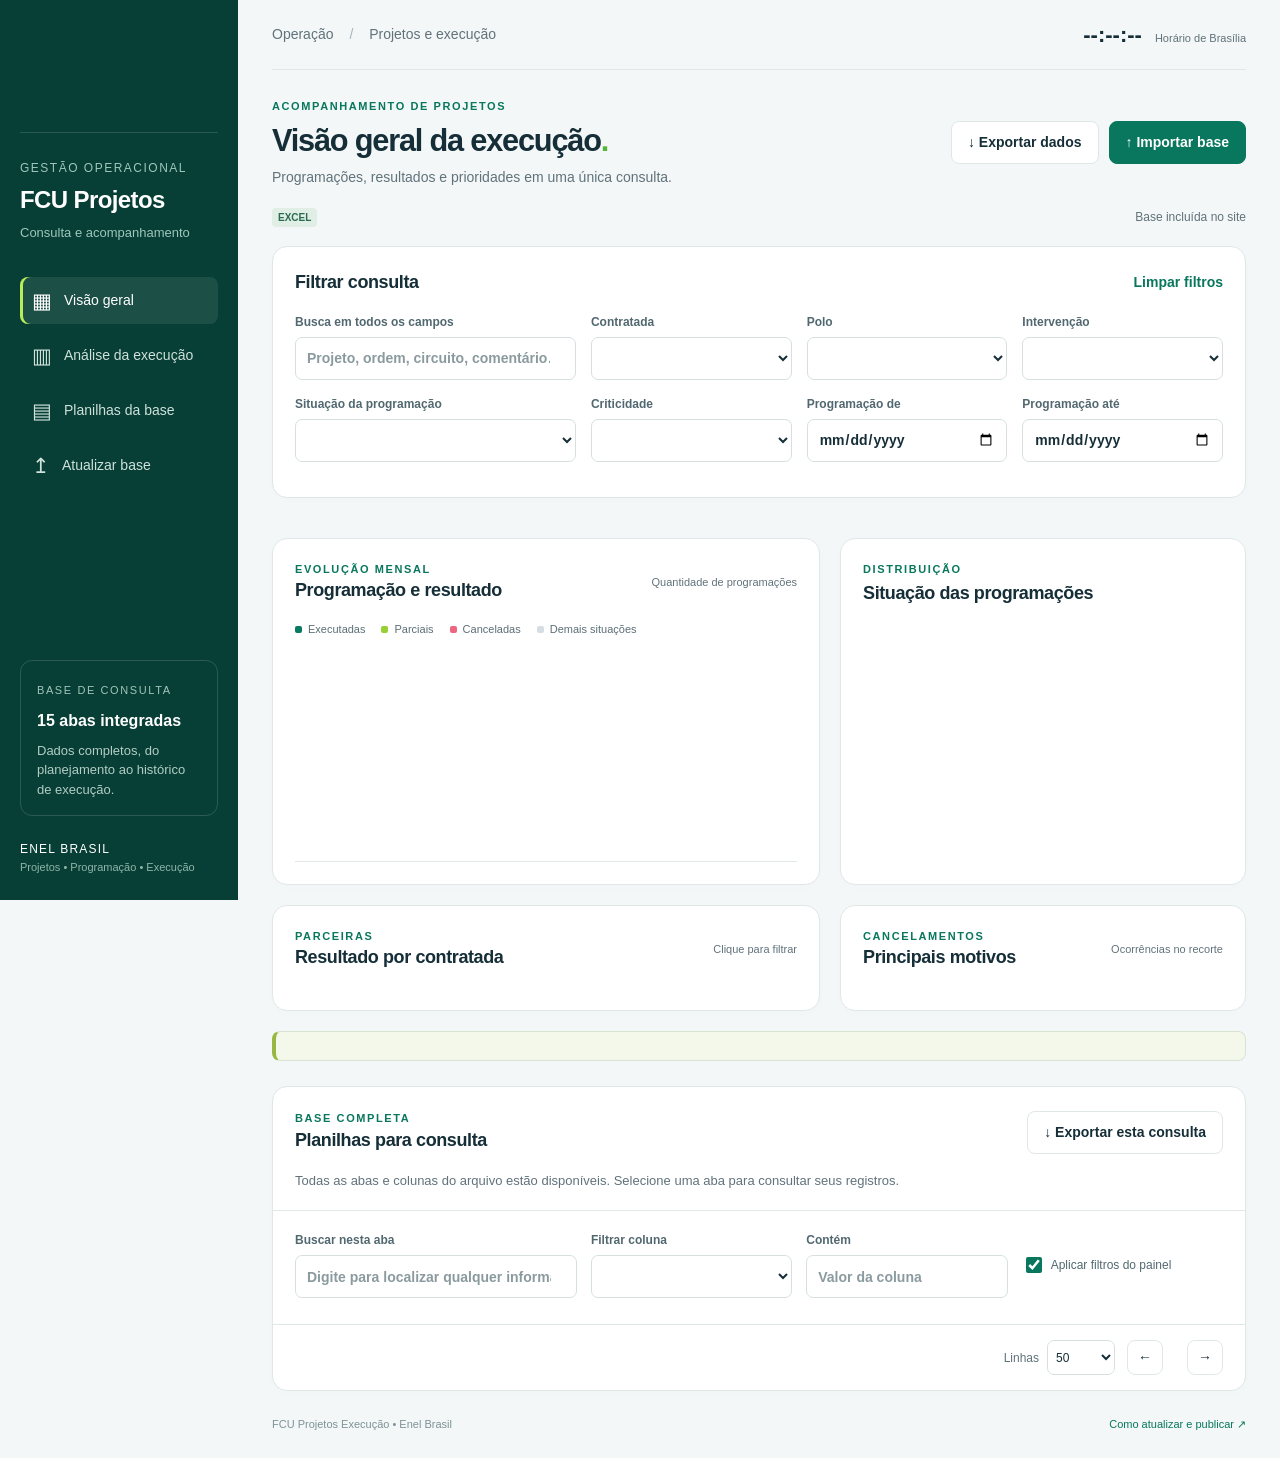
==== index.html @ f7072177 "Add files via upload" ====
<!doctype html>
<html lang="pt-BR"><head><meta charset="utf-8"><meta name="viewport" content="width=device-width,initial-scale=1"><meta name="theme-color" content="#073e35"><meta name="description" content="FCU Projetos Execução — consulta de programações, projetos e desempenho operacional."><title>FCU • Projetos e Execução</title><link rel="stylesheet" href="styles.css"></head>
<body>
<aside class="sidebar"><a class="brand" href="#inicio" aria-label="FCU início"><img src="assets/enel-brasil.png" alt="Enel Brasil"></a><div class="workspace">GESTÃO OPERACIONAL<strong>FCU Projetos</strong><span>Consulta e acompanhamento</span></div><nav><a href="#inicio" class="active"><span>▦</span> Visão geral</a><a href="#analises"><span>▥</span> Análise da execução</a><a href="#planilhas"><span>▤</span> Planilhas da base</a><button id="navImport"><span>↥</span> Atualizar base</button></nav><div class="side-note"><span>BASE DE CONSULTA</span><strong id="sideSheets">15 abas integradas</strong><p>Dados completos, do planejamento ao histórico de execução.</p></div><div class="side-bottom">ENEL BRASIL<br><span>Projetos • Programação • Execução</span></div></aside>
<main id="inicio"><header class="topbar"><div class="breadcrumb">Operação <span>/</span> Projetos e execução</div><div class="clock"><time id="clock">--:--:--</time><span id="today"></span><small>Horário de Brasília</small></div></header>
<section class="heading"><div><div class="eyebrow">ACOMPANHAMENTO DE PROJETOS</div><h1>Visão geral da execução<span>.</span></h1><p>Programações, resultados e prioridades em uma única consulta.</p></div><div class="actions"><button class="button" id="exportOpen">↓ Exportar dados</button><button class="button primary" id="importOpen">↑ Importar base</button></div></section>
<div class="sourcebar"><div><span class="source-tag">EXCEL</span> <strong id="sourceName"></strong> <span id="reference"></span></div><span id="storageState">Base incluída no site</span></div>
<section class="filters panel" aria-label="Filtros do painel"><div class="sectionline"><h2>Filtrar consulta</h2><button class="text-button" id="clearFilters">Limpar filtros</button></div><div class="filter-grid"><label class="searchlabel">Busca em todos os campos<input id="globalSearch" type="search" placeholder="Projeto, ordem, circuito, comentário…"></label><label>Contratada<select id="contractor"></select></label><label>Polo<select id="region"></select></label><label>Intervenção<select id="intervention"></select></label><label>Situação da programação<select id="status"></select></label><label>Criticidade<select id="critical"></select></label><label>Programação de<input id="dateFrom" type="date"></label><label>Programação até<input id="dateTo" type="date"></label></div><div class="filter-summary" id="filterSummary"></div></section>
<section class="kpis" id="kpis" aria-label="Indicadores"></section>
<section id="analises" class="analysis-grid"><article class="panel trend-panel"><div class="sectionline"><div><div class="eyebrow">EVOLUÇÃO MENSAL</div><h2>Programação e resultado</h2></div><span class="chart-caption">Quantidade de programações</span></div><div class="legend"><span><i style="background:#087a61"></i>Executadas</span><span><i style="background:#97cf35"></i>Parciais</span><span><i style="background:#ed6681"></i>Canceladas</span><span><i style="background:#d6dee5"></i>Demais situações</span></div><div id="trend" class="trend" role="img" aria-label="Gráfico mensal"></div></article><article class="panel status-panel"><div class="eyebrow">DISTRIBUIÇÃO</div><h2>Situação das programações</h2><div id="statusChart"></div></article><article class="panel"><div class="sectionline"><div><div class="eyebrow">PARCEIRAS</div><h2>Resultado por contratada</h2></div><span class="chart-caption">Clique para filtrar</span></div><div id="contractorChart"></div></article><article class="panel"><div class="sectionline"><div><div class="eyebrow">CANCELAMENTOS</div><h2>Principais motivos</h2></div><span class="chart-caption">Ocorrências no recorte</span></div><div id="reasonsChart"></div></article></section>
<div class="insight" id="insight"></div>
<section id="planilhas" class="panel workbook"><div class="sectionline"><div><div class="eyebrow">BASE COMPLETA</div><h2>Planilhas para consulta</h2></div><button class="button" id="tableExport">↓ Exportar esta consulta</button></div><p class="muted">Todas as abas e colunas do arquivo estão disponíveis. Selecione uma aba para consultar seus registros.</p><div id="sheetTabs" class="sheet-tabs" role="tablist" aria-label="Abas do Excel"></div><div class="table-controls"><label>Buscar nesta aba<input id="sheetSearch" type="search" placeholder="Digite para localizar qualquer informação"></label><label>Filtrar coluna<select id="columnFilter"></select></label><label>Contém<input id="columnValue" type="search" placeholder="Valor da coluna"></label><label class="checklabel"><input type="checkbox" id="applyGlobal" checked> Aplicar filtros do painel</label></div><div id="sheetDescription" class="sheet-description"></div><div id="tableWrap" class="table-wrap" tabindex="0" aria-label="Tabela com rolagem horizontal"></div><div class="pagination"><span id="tableCount"></span><div><label>Linhas <select id="pageSize"><option>25</option><option selected>50</option><option>100</option></select></label><button class="button" id="prevPage" aria-label="Página anterior">←</button><span id="pageInfo"></span><button class="button" id="nextPage" aria-label="Próxima página">→</button></div></div></section>
<footer><span>FCU Projetos Execução • Enel Brasil</span><span id="footerStats"></span><a href="LEIA-ME.html" target="_blank" rel="noopener">Como atualizar e publicar ↗</a></footer></main>
<dialog id="exportDialog"><form method="dialog"><button class="close" aria-label="Fechar">×</button></form><div class="eyebrow">EXPORTAÇÃO</div><h2>Leve os dados com você</h2><p>O Excel completo mantém o arquivo carregado. A consulta exporta as linhas filtradas da aba selecionada.</p><div class="export-options"><button class="button primary" id="exportFull">↓ Excel completo · todas as abas</button><button class="button" id="exportXlsx">↓ Consulta atual · Excel (.xlsx)</button><button class="button" id="exportCsv">↓ Consulta atual · CSV</button><button class="button" id="exportPublish">↓ Base para publicar · data.js</button></div><p class="muted">Para atualizar os dados de todos os visitantes, substitua o data.js no repositório pela base exportada.</p></dialog>
<dialog id="importDialog"><form method="dialog"><button class="close" aria-label="Fechar">×</button></form><div class="eyebrow">ATUALIZAR DADOS</div><h2>Importar uma nova base</h2><p>Carregue Excel (.xlsx) com suas abas ou CSV com cabeçalho. A nova base substitui a consulta neste navegador.</p><label class="dropzone">↑<strong>Selecione seu arquivo</strong><input id="fileInput" type="file" accept=".xlsx,.csv"><span>Excel ou CSV • até 40 MB</span></label><div id="importStatus" role="status"></div><p class="muted">A importação é local. Para compartilhar a atualização, exporte “Base para publicar” e substitua o data.js no GitHub.</p><button class="text-button" id="restoreBase">Restaurar base incluída no site</button></dialog>
<dialog id="detailDialog" class="detail-dialog"><form method="dialog"><button class="close" aria-label="Fechar">×</button></form><div class="eyebrow">REGISTRO COMPLETO</div><h2 id="detailTitle"></h2><div id="detailBody"></div></dialog><div id="toast" role="status"></div>
<script src="assets/jszip.min.js"></script><script src="data.js"></script><script src="excel.js"></script><script src="app.js"></script></body></html>
---- styles.css ----
@charset "UTF-8";
:root{--green:#08775d;--deep:#073e35;--lime:#b8ec58;--ink:#152e37;--muted:#61727b;--line:#dfe7e7;--bg:#f3f7f7;--pink:#df5574;--radius:15px}*{box-sizing:border-box}html{scroll-behavior:smooth;scroll-padding-top:22px}body{margin:0;background:var(--bg);color:var(--ink);font:16px/1.5 Inter,"Segoe UI",Arial,sans-serif}button,input,select{font:inherit}button,a,input,select{touch-action:manipulation}button{cursor:pointer}button:disabled{opacity:.4;cursor:default}button:focus-visible,a:focus-visible,input:focus-visible,select:focus-visible{outline:3px solid #60b5e8;outline-offset:3px}a{color:inherit}.sidebar{position:fixed;inset:0 auto 0 0;width:238px;background:var(--deep);color:white;display:flex;flex-direction:column;padding:24px 20px;z-index:10}.brand{height:88px;overflow:hidden;position:relative;width:170px;display:block}.brand img{position:absolute;width:240px;height:192px;object-fit:contain;top:-53px;left:-30px}.workspace{border-top:1px solid #ffffff24;padding-top:26px;margin-top:20px;font-size:12px;letter-spacing:1.5px;color:#9fc7bb}.workspace strong{display:block;font-size:24px;color:white;letter-spacing:-.6px;margin:5px 0}.workspace span{font-size:13px;letter-spacing:0}.sidebar nav{display:grid;gap:8px;margin-top:34px}.sidebar nav a,.sidebar nav button{padding:13px 12px;text-decoration:none;font-size:14px;border:0;background:transparent;color:#cee1db;text-align:left;border-radius:8px;display:flex;gap:12px;align-items:center}.sidebar nav span{font-size:21px;line-height:1}.sidebar nav .active,.sidebar nav a:hover,.sidebar nav button:hover{background:#ffffff16;color:#fff}.sidebar nav .active{box-shadow:inset 3px 0 var(--lime)}.side-note{margin-top:auto;border:1px solid #ffffff26;border-radius:12px;padding:16px}.side-note>span{font-size:11px;letter-spacing:1.6px;color:#a2c6bb}.side-note strong{display:block;font-size:16px;margin:8px 0}.side-note p{margin:0;font-size:13px;color:#b3cdc5}.side-bottom{font-size:12px;letter-spacing:1.2px;margin-top:24px}.side-bottom span{font-size:11px;letter-spacing:0;color:#8fb6a9}main{margin-left:238px;padding:0 34px;max-width:2050px}.topbar{display:flex;justify-content:space-between;align-items:center;padding:18px 0;border-bottom:1px solid var(--line)}.breadcrumb{font-size:14px;color:var(--muted)}.breadcrumb span{padding:0 12px;color:#a7b6bd}.clock{display:grid;grid-template-columns:auto auto;column-gap:13px;align-items:center;text-align:right;font-size:13px}.clock time{font-size:22px;grid-row:span 2;font-weight:650;font-variant-numeric:tabular-nums}.clock small{color:var(--muted);font-size:11px}.heading{display:flex;justify-content:space-between;align-items:center;gap:20px;padding:28px 0 20px}.eyebrow{font-size:11px;font-weight:750;letter-spacing:1.6px;color:var(--green)}h1{font-size:clamp(25px,2.4vw,36px);letter-spacing:-1.2px;line-height:1.22;margin:7px 0 8px}h1 span{color:#55b63e}.heading p{margin:0;color:var(--muted);font-size:14px}.actions{display:flex;gap:10px;flex-shrink:0}.button{display:inline-flex;align-items:center;justify-content:center;gap:8px;padding:10px 16px;border:1px solid var(--line);border-radius:8px;background:white;color:var(--ink);font-size:14px;font-weight:650;text-decoration:none;white-space:nowrap}.button:hover{background:#ecf4ef;border-color:#bacfc5}.button.primary{background:var(--green);border-color:var(--green);color:white}.button.primary:hover{background:var(--deep)}.sourcebar{display:flex;justify-content:space-between;gap:10px;font-size:12px;color:var(--muted);margin:0 0 20px;align-items:center;flex-wrap:wrap}.sourcebar strong{color:#425b62;font-weight:500}.source-tag{background:#e0eee6;color:#286b50;font-size:10px;font-weight:750;border-radius:4px;padding:4px 6px;margin-right:6px}#reference{margin-left:12px}.panel{background:#fff;border:1px solid var(--line);border-radius:var(--radius);padding:22px;box-shadow:0 3px 10px #0a423303}.sectionline{display:flex;justify-content:space-between;align-items:center;gap:15px;margin-bottom:17px}h2{font-size:18px;font-weight:650;letter-spacing:-.4px;margin:0}.text-button{border:0;background:none;color:var(--green);font-size:14px;font-weight:600;padding:0}.filter-grid{display:grid;grid-template-columns:1.4fr 1fr 1fr 1fr;gap:15px}.filter-grid label,.table-controls label{display:grid;gap:6px;font-size:12px;font-weight:600;color:#526870}input,select{width:100%;min-width:0;border:1px solid #d6e0e1;border-radius:7px;padding:10px 11px;background:#fff;color:var(--ink);font-size:14px;height:43px}input::placeholder{color:#8a9a9f}.filter-summary{margin-top:13px;font-size:12px;color:var(--muted)}.kpis{display:grid;grid-template-columns:repeat(4,1fr);gap:16px;margin:20px 0}.kpi{position:relative;overflow:hidden;padding:20px;background:white;border:1px solid var(--line);border-radius:var(--radius)}.kpi:first-child{background:var(--deep);color:white;border-color:var(--deep)}.kpi:first-child .kpi-label,.kpi:first-child .kpi-sub{color:#c0d8cd}.kpi:first-child .kpi-rule{background:var(--lime)}.kpi-label{font-size:13px;color:#526870;font-weight:550;display:flex;justify-content:space-between}.kpi-symbol{font-size:19px;font-weight:400;color:#8aac9f}.kpi-value{font-size:36px;font-weight:650;letter-spacing:-1.6px;line-height:1.3;margin:10px 0 5px;font-variant-numeric:tabular-nums}.kpi-sub{font-size:12px;color:var(--muted)}.kpi-rule{height:3px;width:32px;background:var(--green);margin-top:17px;border-radius:3px}.kpi.pink .kpi-rule{background:var(--pink)}.kpi.amber .kpi-rule{background:#dcac4b}.analysis-grid{display:grid;grid-template-columns:1.35fr 1fr;gap:20px}.chart-caption{font-size:11px;color:var(--muted)}.legend{display:flex;gap:16px;font-size:11px;flex-wrap:wrap;color:#5c6e76}.legend span{display:flex;align-items:center;gap:6px}.legend i{width:7px;height:7px;border-radius:2px;display:inline-block}.trend{height:224px;display:flex;align-items:stretch;gap:10px;padding-top:23px;border-bottom:1px solid var(--line)}.month{flex:1;min-width:0;display:flex;align-items:center;flex-direction:column;justify-content:flex-end;gap:4px;border:0;background:transparent;padding:0;position:relative}.month:hover{background:#f4f8f7}.month .count{font-size:11px;color:#677b80}.month .stack{width:min(100%,34px);display:flex;flex-direction:column-reverse;min-height:1px;border-radius:4px 4px 0 0;overflow:hidden}.month .stack i{display:block;min-height:0}.month .monthlabel{font-size:11px;padding:6px 0;color:#65777d}.status-panel h2{margin:3px 0 16px}.status-layout{display:flex;align-items:center;justify-content:center;gap:25px;padding:15px 0}.donut{width:154px;height:154px;border-radius:50%;display:flex;justify-content:center;align-items:center;flex-shrink:0}.donut-center{width:116px;height:116px;border-radius:50%;background:white;display:flex;flex-direction:column;align-items:center;justify-content:center}.donut-center strong{font-size:28px;font-weight:650;letter-spacing:-1px}.donut-center span{font-size:11px;color:var(--muted)}.status-key{display:grid;gap:13px;width:100%}.key-row{display:grid;grid-template-columns:8px 1fr auto;gap:8px;align-items:center;font-size:12px}.key-row i{height:8px;width:8px;border-radius:2px}.key-row strong{font-weight:650}.status-foot{font-size:11px;color:var(--muted);padding-top:13px;border-top:1px solid var(--line)}.contractor-row{display:grid;grid-template-columns:88px 1fr 66px;gap:12px;align-items:center;padding:15px 0;border-bottom:1px solid #eef2f3;cursor:pointer}.contractor-row:last-child{border:0}.contractor-row button{font-size:14px;border:0;background:none;text-align:left;color:var(--ink);padding:0;font-weight:600}.stackline{height:12px;border-radius:4px;display:flex;overflow:hidden;background:#d6dee5}.contractor-row>div:last-child{text-align:right;font-size:14px;font-weight:600}.contractor-row small{font-size:10px;color:var(--muted);display:block;font-weight:400}.reason{display:grid;grid-template-columns:minmax(160px,1fr) 1fr 40px;gap:12px;align-items:center;margin:15px 0;font-size:12px}.reason-track{background:#f8edf0;border-radius:3px;height:7px}.reason-track i{display:block;height:100%;background:#e67791;border-radius:3px}.reason strong{text-align:right;font-weight:600}.insight{border:1px solid #d8e4d3;border-left:4px solid #98b742;border-radius:8px;background:#f4f8eb;margin:20px 0 25px;padding:14px 18px;font-size:13px;color:#53634e}.insight strong{color:#374c2b}.workbook{padding:23px 0 0;overflow:hidden}.workbook>.sectionline,.workbook>.muted,.table-controls,.sheet-description{margin-left:22px;margin-right:22px}.muted{color:var(--muted);font-size:13px}.sheet-tabs{display:flex;overflow-x:auto;border-bottom:1px solid var(--line);padding:0 22px;margin-top:20px;gap:4px;scrollbar-width:thin}.sheet-tab{border:0;background:none;padding:13px 15px;white-space:nowrap;font-size:13px;color:#61747b;border-bottom:3px solid transparent}.sheet-tab[aria-selected=true]{color:var(--green);border-bottom-color:var(--green);background:#f2f8f4;font-weight:650}.sheet-tab small{margin-left:6px;font-size:10px;background:#eaf0ed;padding:2px 5px;border-radius:4px}.table-controls{display:grid;grid-template-columns:1.4fr 1fr 1fr 1fr;gap:14px;padding:20px 0 10px}.table-controls .checklabel{display:flex;align-items:center;flex-direction:row;font-size:12px;font-weight:400}.checklabel input{width:16px;height:16px;accent-color:var(--green);flex-shrink:0}.sheet-description{font-size:12px;color:var(--muted);margin-top:8px;margin-bottom:16px}.table-wrap{overflow:auto;max-height:600px;border-top:1px solid var(--line);scrollbar-width:thin}table{border-collapse:separate;border-spacing:0;font-size:13px;min-width:100%;text-align:left}th{position:sticky;top:0;background:#eff4f3;color:#50676d;z-index:2;white-space:nowrap;font-size:12px;font-weight:650;border-bottom:1px solid var(--line);text-align:left;padding:0}th button{border:0;background:none;color:inherit;font:inherit;text-align:left;padding:12px 15px;width:100%;cursor:pointer}td{padding:11px 15px;max-width:350px;min-width:85px;white-space:nowrap;overflow:hidden;text-overflow:ellipsis;border-bottom:1px solid #eaf0ef}tbody tr:nth-child(even){background:#f9fbfb}tbody tr:hover{background:#eef7f2}td:first-child,th:first-child{position:sticky;left:0;z-index:1;background:#f6f9f8;min-width:55px;max-width:70px;color:#82968e;font-size:11px}th:first-child{z-index:3}td.project{font-weight:600;color:#176e56;cursor:pointer}td.cell-empty{color:#b0bbbf}.badge{display:inline-flex;border-radius:5px;padding:3px 8px;font-size:11px;background:#edf1f3;color:#637981}.badge.green{background:#e4f4ec;color:#287d59}.badge.pink{background:#fcecf0;color:#b54262}.badge.yellow{background:#fff4d8;color:#98751b}.pagination{padding:15px 22px;display:flex;align-items:center;justify-content:space-between;gap:16px;font-size:12px;color:var(--muted)}.pagination>div{display:flex;align-items:center;gap:12px}.pagination label{display:flex;align-items:center;gap:8px}.pagination select{width:68px;height:35px;padding:4px;font-size:12px}.pagination .button{padding:6px 10px}.empty{padding:40px;text-align:center;color:var(--muted)}footer{padding:25px 0;display:flex;justify-content:space-between;gap:12px;flex-wrap:wrap;font-size:11px;color:#7e9297}footer a{text-decoration:none;color:var(--green)}dialog{border:1px solid var(--line);padding:30px;border-radius:18px;width:min(560px,calc(100% - 30px));max-height:90vh;color:var(--ink);box-shadow:0 24px 100px #082d3844}dialog::backdrop{background:#092e3970;backdrop-filter:blur(4px)}dialog h2{font-size:24px;margin:7px 0 14px}dialog p{font-size:14px;color:var(--muted)}.close{float:right;background:#eef3f1;border:0;border-radius:50%;font-size:23px;width:32px;height:32px}.export-options{display:grid;gap:12px;margin:24px 0}.dropzone{display:flex;flex-direction:column;align-items:center;gap:13px;padding:27px;background:#f3f8f5;border:2px dashed #bad5c6;border-radius:12px;color:var(--green);margin:20px 0}.dropzone input{height:auto;font-size:13px;background:white}.dropzone span{font-size:12px;color:var(--muted)}#importStatus{font-size:14px;margin:12px 0}.detail-dialog{width:min(900px,calc(100% - 30px))}.detail-grid{display:grid;grid-template-columns:1fr 1fr;gap:0 24px}.detail-cell{padding:12px 0;border-bottom:1px solid var(--line);overflow-wrap:anywhere}.detail-cell label{display:block;color:var(--muted);font-size:12px;margin-bottom:3px}.detail-cell span{font-size:14px}#toast{position:fixed;bottom:25px;left:50%;transform:translateX(-50%);background:var(--deep);color:white;border-radius:10px;padding:13px 20px;z-index:30;display:none;font-size:14px;max-width:90vw;box-shadow:0 4px 30px #0002}.sheet-intro{white-space:normal;max-width:none;padding:18px}.original-grid td{white-space:normal;min-width:150px;max-width:460px}.original-grid td:first-child{max-width:55px;min-width:55px}
@media(min-width:1600px){main{padding:0 46px}.filter-grid{grid-template-columns:1.8fr repeat(7,1fr)}.kpi-value{font-size:40px}.analysis-grid{grid-template-columns:1.4fr 1fr}.trend{height:250px}}@media(max-width:1150px){.sidebar{width:205px;padding:20px 16px}main{margin-left:205px;padding:0 22px}.heading{align-items:flex-start;flex-direction:column}.kpi{padding:16px}.kpi-value{font-size:30px}.analysis-grid{grid-template-columns:1fr}.trend{height:230px}.status-layout{justify-content:flex-start}.status-key{max-width:360px}.table-controls{grid-template-columns:1fr 1fr}}@media(max-width:760px){.sidebar{position:relative;width:100%;padding:0 18px;flex-direction:row;align-items:center;height:76px;justify-content:space-between}.brand{width:125px;height:65px}.brand img{width:180px;height:144px;top:-40px;left:-20px}.workspace,.side-note,.side-bottom{display:none}.sidebar nav{display:flex;gap:3px;margin:0}.sidebar nav a{font-size:12px;padding:9px 8px}.sidebar nav span{display:none}.sidebar nav a:nth-child(2),.sidebar nav button{display:none}main{margin:0;padding:0 16px}.topbar{padding:14px 0}.breadcrumb{font-size:12px}.clock time{font-size:17px}.clock{font-size:11px;column-gap:6px}.clock small{font-size:10px}.heading{padding:22px 0 18px;gap:17px}h1{font-size:29px}.heading p{font-size:13px}.actions{width:100%}.actions .button{flex:1;padding:10px;font-size:13px}.sourcebar{font-size:11px}.sourcebar strong{display:inline-block;max-width:210px;overflow:hidden;vertical-align:middle;text-overflow:ellipsis;white-space:nowrap}#reference{display:block;margin:6px 0 0}.panel{padding:18px}.filter-grid{grid-template-columns:1fr 1fr;gap:12px}.searchlabel{grid-column:span 2}.filter-grid label{font-size:13px}.kpis{grid-template-columns:1fr 1fr;gap:12px;margin:15px 0}.kpi{padding:16px}.kpi-label{font-size:13px}.kpi-value{font-size:32px}.kpi-sub{font-size:12px}.kpi-symbol{display:none}.kpi-rule{margin-top:12px}.analysis-grid{gap:15px}.sectionline{align-items:flex-start}h2{font-size:17px}.chart-caption{display:none}.trend{gap:6px;height:205px}.legend{gap:9px;font-size:12px}.month .monthlabel{font-size:12px}.month .count{font-size:12px}.status-layout{gap:15px}.donut{width:135px;height:135px}.donut-center{width:103px;height:103px}.key-row{font-size:12px}.reason{grid-template-columns:1.3fr 1fr 30px;gap:8px;font-size:12px}.contractor-row{grid-template-columns:75px 1fr 55px}.workbook{padding:18px 0 0}.workbook>.sectionline{flex-direction:column}.workbook>.sectionline,.workbook>.muted,.table-controls,.sheet-description{margin-left:16px;margin-right:16px}.sheet-tabs{padding:0 16px}.table-controls{grid-template-columns:1fr 1fr}.table-controls label:first-child{grid-column:span 2}.table-controls .checklabel{grid-column:span 2}.pagination{align-items:flex-start;flex-direction:column;padding:15px}.pagination>div{width:100%;justify-content:space-between;gap:8px}.detail-grid{grid-template-columns:1fr}.insight{font-size:13px}footer{font-size:12px;flex-direction:column}}
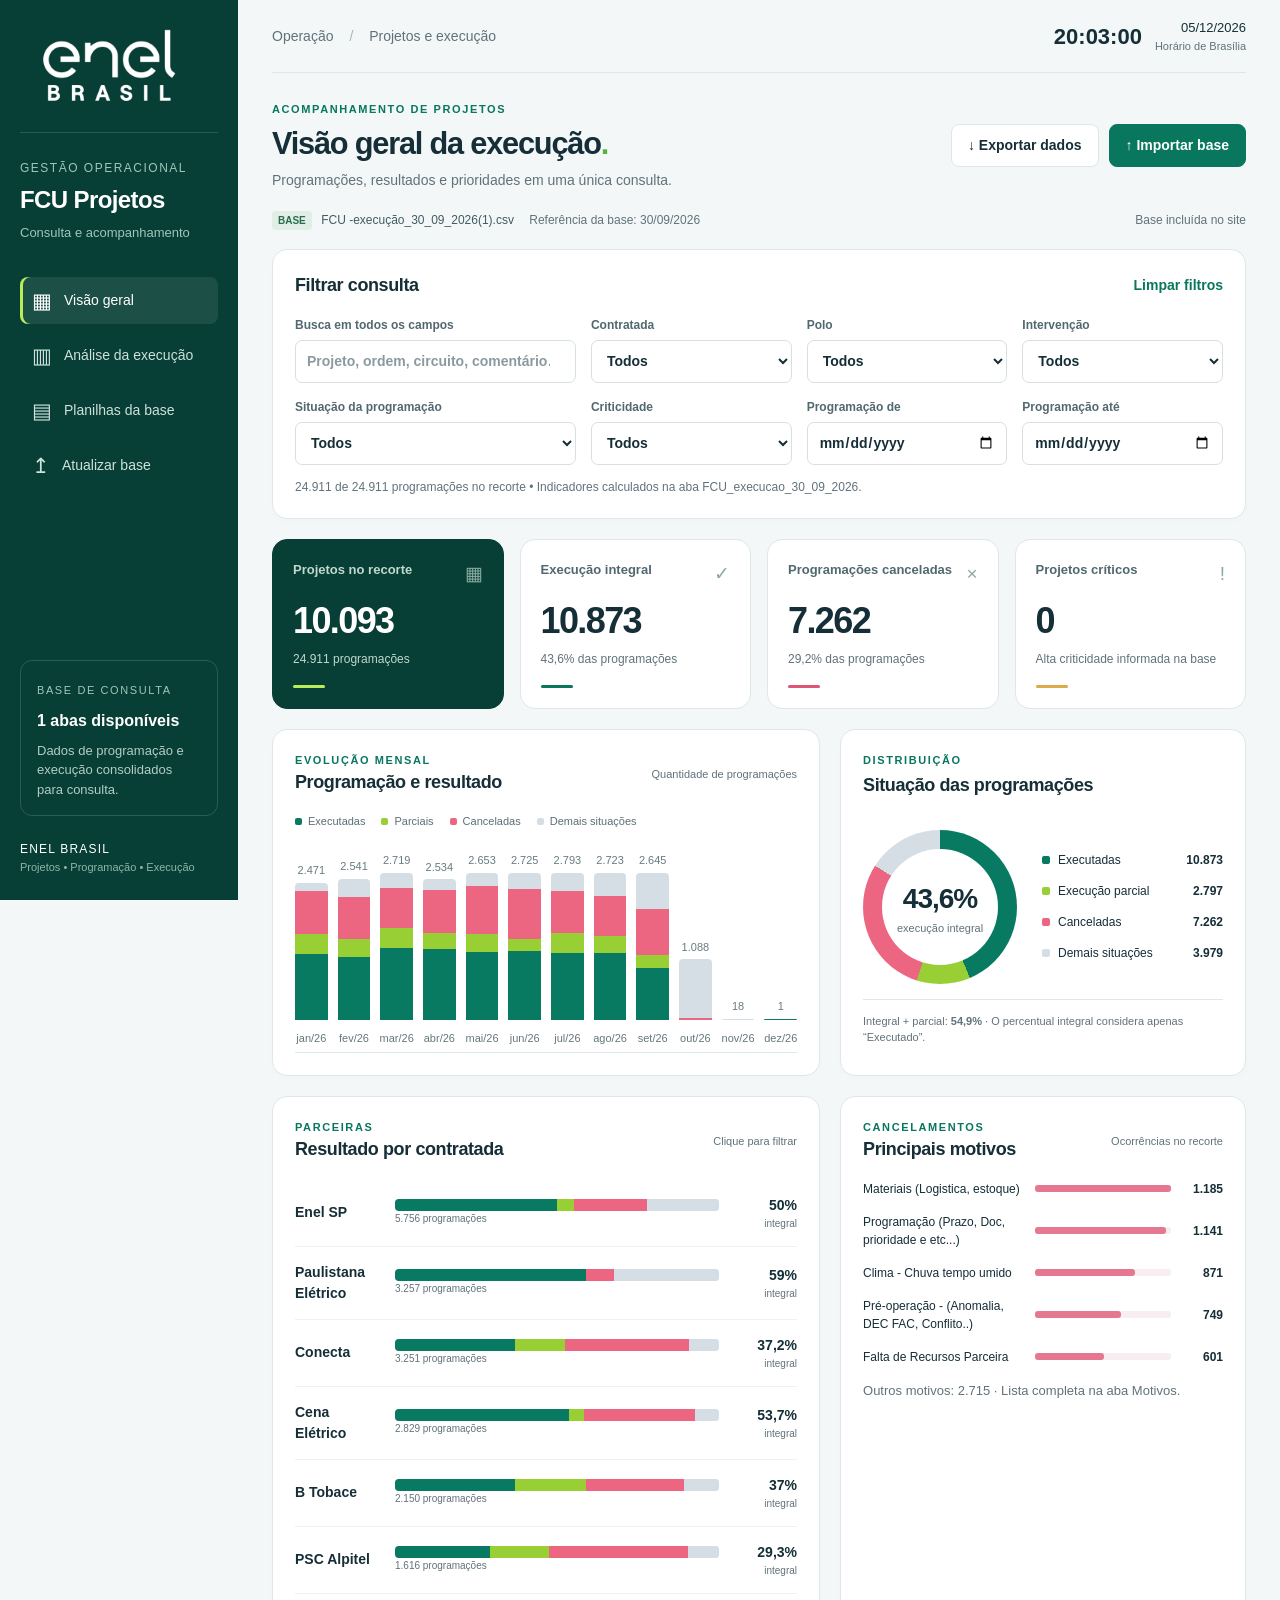
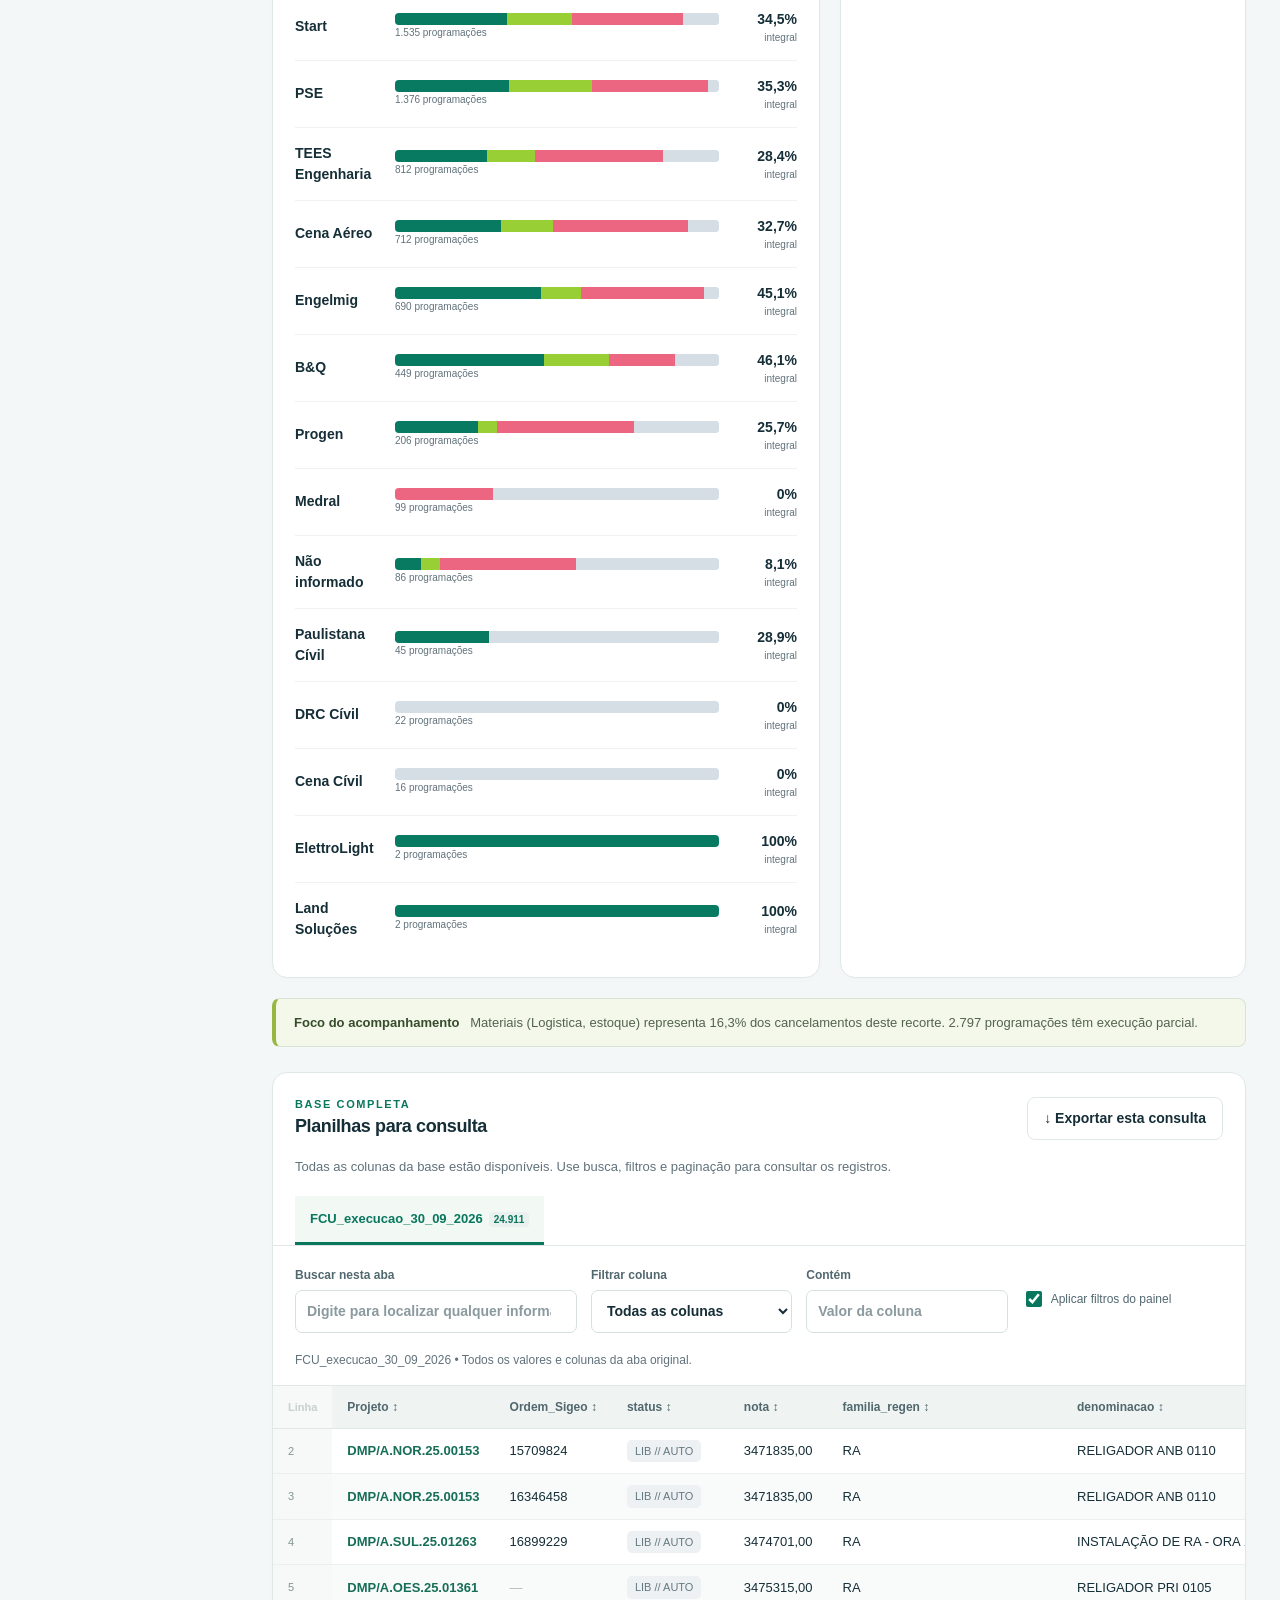
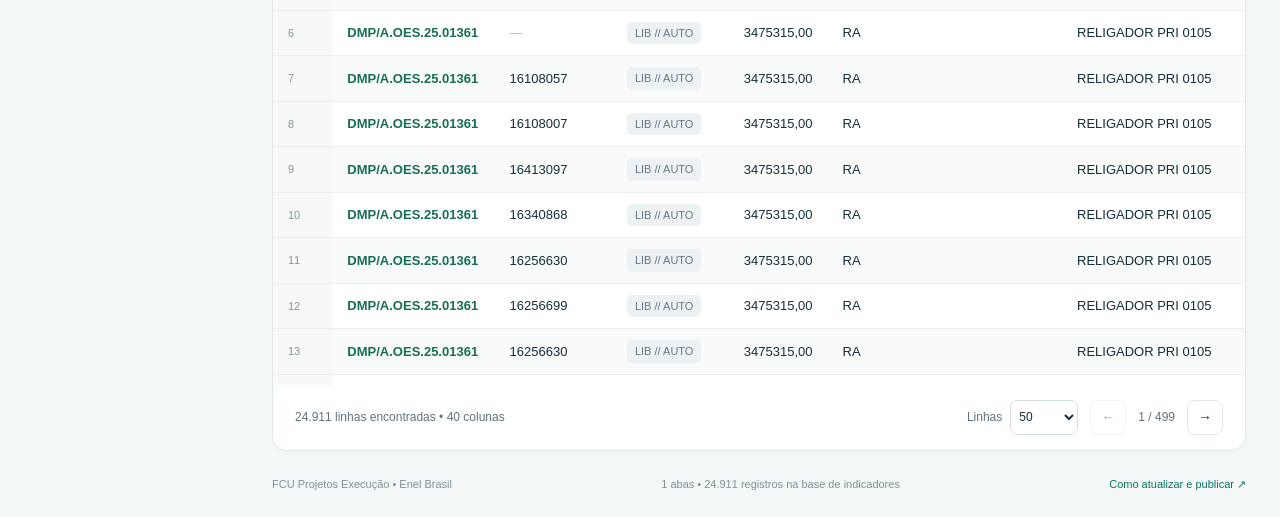
==== commit 1fefabe7: "Add files via upload" ====
--- a/index.html
+++ b/index.html
@@ -1,17 +1,17 @@
 <!doctype html>
 <html lang="pt-BR"><head><meta charset="utf-8"><meta name="viewport" content="width=device-width,initial-scale=1"><meta name="theme-color" content="#073e35"><meta name="description" content="FCU Projetos Execução — consulta de programações, projetos e desempenho operacional."><title>FCU • Projetos e Execução</title><link rel="stylesheet" href="styles.css"></head>
 <body>
-<aside class="sidebar"><a class="brand" href="#inicio" aria-label="FCU início"><img src="assets/enel-brasil.png" alt="Enel Brasil"></a><div class="workspace">GESTÃO OPERACIONAL<strong>FCU Projetos</strong><span>Consulta e acompanhamento</span></div><nav><a href="#inicio" class="active"><span>▦</span> Visão geral</a><a href="#analises"><span>▥</span> Análise da execução</a><a href="#planilhas"><span>▤</span> Planilhas da base</a><button id="navImport"><span>↥</span> Atualizar base</button></nav><div class="side-note"><span>BASE DE CONSULTA</span><strong id="sideSheets">15 abas integradas</strong><p>Dados completos, do planejamento ao histórico de execução.</p></div><div class="side-bottom">ENEL BRASIL<br><span>Projetos • Programação • Execução</span></div></aside>
+<aside class="sidebar"><a class="brand" href="#inicio" aria-label="FCU início"><img src="enel-brasil.png" alt="Enel Brasil"></a><div class="workspace">GESTÃO OPERACIONAL<strong>FCU Projetos</strong><span>Consulta e acompanhamento</span></div><nav><a href="#inicio" class="active"><span>▦</span> Visão geral</a><a href="#analises"><span>▥</span> Análise da execução</a><a href="#planilhas"><span>▤</span> Planilhas da base</a><button id="navImport"><span>↥</span> Atualizar base</button></nav><div class="side-note"><span>BASE DE CONSULTA</span><strong id="sideSheets">Base integrada</strong><p>Dados de programação e execução consolidados para consulta.</p></div><div class="side-bottom">ENEL BRASIL<br><span>Projetos • Programação • Execução</span></div></aside>
 <main id="inicio"><header class="topbar"><div class="breadcrumb">Operação <span>/</span> Projetos e execução</div><div class="clock"><time id="clock">--:--:--</time><span id="today"></span><small>Horário de Brasília</small></div></header>
 <section class="heading"><div><div class="eyebrow">ACOMPANHAMENTO DE PROJETOS</div><h1>Visão geral da execução<span>.</span></h1><p>Programações, resultados e prioridades em uma única consulta.</p></div><div class="actions"><button class="button" id="exportOpen">↓ Exportar dados</button><button class="button primary" id="importOpen">↑ Importar base</button></div></section>
-<div class="sourcebar"><div><span class="source-tag">EXCEL</span> <strong id="sourceName"></strong> <span id="reference"></span></div><span id="storageState">Base incluída no site</span></div>
+<div class="sourcebar"><div><span class="source-tag">BASE</span> <strong id="sourceName"></strong> <span id="reference"></span></div><span id="storageState">Base incluída no site</span></div>
 <section class="filters panel" aria-label="Filtros do painel"><div class="sectionline"><h2>Filtrar consulta</h2><button class="text-button" id="clearFilters">Limpar filtros</button></div><div class="filter-grid"><label class="searchlabel">Busca em todos os campos<input id="globalSearch" type="search" placeholder="Projeto, ordem, circuito, comentário…"></label><label>Contratada<select id="contractor"></select></label><label>Polo<select id="region"></select></label><label>Intervenção<select id="intervention"></select></label><label>Situação da programação<select id="status"></select></label><label>Criticidade<select id="critical"></select></label><label>Programação de<input id="dateFrom" type="date"></label><label>Programação até<input id="dateTo" type="date"></label></div><div class="filter-summary" id="filterSummary"></div></section>
 <section class="kpis" id="kpis" aria-label="Indicadores"></section>
 <section id="analises" class="analysis-grid"><article class="panel trend-panel"><div class="sectionline"><div><div class="eyebrow">EVOLUÇÃO MENSAL</div><h2>Programação e resultado</h2></div><span class="chart-caption">Quantidade de programações</span></div><div class="legend"><span><i style="background:#087a61"></i>Executadas</span><span><i style="background:#97cf35"></i>Parciais</span><span><i style="background:#ed6681"></i>Canceladas</span><span><i style="background:#d6dee5"></i>Demais situações</span></div><div id="trend" class="trend" role="img" aria-label="Gráfico mensal"></div></article><article class="panel status-panel"><div class="eyebrow">DISTRIBUIÇÃO</div><h2>Situação das programações</h2><div id="statusChart"></div></article><article class="panel"><div class="sectionline"><div><div class="eyebrow">PARCEIRAS</div><h2>Resultado por contratada</h2></div><span class="chart-caption">Clique para filtrar</span></div><div id="contractorChart"></div></article><article class="panel"><div class="sectionline"><div><div class="eyebrow">CANCELAMENTOS</div><h2>Principais motivos</h2></div><span class="chart-caption">Ocorrências no recorte</span></div><div id="reasonsChart"></div></article></section>
 <div class="insight" id="insight"></div>
-<section id="planilhas" class="panel workbook"><div class="sectionline"><div><div class="eyebrow">BASE COMPLETA</div><h2>Planilhas para consulta</h2></div><button class="button" id="tableExport">↓ Exportar esta consulta</button></div><p class="muted">Todas as abas e colunas do arquivo estão disponíveis. Selecione uma aba para consultar seus registros.</p><div id="sheetTabs" class="sheet-tabs" role="tablist" aria-label="Abas do Excel"></div><div class="table-controls"><label>Buscar nesta aba<input id="sheetSearch" type="search" placeholder="Digite para localizar qualquer informação"></label><label>Filtrar coluna<select id="columnFilter"></select></label><label>Contém<input id="columnValue" type="search" placeholder="Valor da coluna"></label><label class="checklabel"><input type="checkbox" id="applyGlobal" checked> Aplicar filtros do painel</label></div><div id="sheetDescription" class="sheet-description"></div><div id="tableWrap" class="table-wrap" tabindex="0" aria-label="Tabela com rolagem horizontal"></div><div class="pagination"><span id="tableCount"></span><div><label>Linhas <select id="pageSize"><option>25</option><option selected>50</option><option>100</option></select></label><button class="button" id="prevPage" aria-label="Página anterior">←</button><span id="pageInfo"></span><button class="button" id="nextPage" aria-label="Próxima página">→</button></div></div></section>
+<section id="planilhas" class="panel workbook"><div class="sectionline"><div><div class="eyebrow">BASE COMPLETA</div><h2>Planilhas para consulta</h2></div><button class="button" id="tableExport">↓ Exportar esta consulta</button></div><p class="muted">Todas as colunas da base estão disponíveis. Use busca, filtros e paginação para consultar os registros.</p><div id="sheetTabs" class="sheet-tabs" role="tablist" aria-label="Abas da base"></div><div class="table-controls"><label>Buscar nesta aba<input id="sheetSearch" type="search" placeholder="Digite para localizar qualquer informação"></label><label>Filtrar coluna<select id="columnFilter"></select></label><label>Contém<input id="columnValue" type="search" placeholder="Valor da coluna"></label><label class="checklabel"><input type="checkbox" id="applyGlobal" checked> Aplicar filtros do painel</label></div><div id="sheetDescription" class="sheet-description"></div><div id="tableWrap" class="table-wrap" tabindex="0" aria-label="Tabela com rolagem horizontal"></div><div class="pagination"><span id="tableCount"></span><div><label>Linhas <select id="pageSize"><option>25</option><option selected>50</option><option>100</option></select></label><button class="button" id="prevPage" aria-label="Página anterior">←</button><span id="pageInfo"></span><button class="button" id="nextPage" aria-label="Próxima página">→</button></div></div></section>
 <footer><span>FCU Projetos Execução • Enel Brasil</span><span id="footerStats"></span><a href="LEIA-ME.html" target="_blank" rel="noopener">Como atualizar e publicar ↗</a></footer></main>
-<dialog id="exportDialog"><form method="dialog"><button class="close" aria-label="Fechar">×</button></form><div class="eyebrow">EXPORTAÇÃO</div><h2>Leve os dados com você</h2><p>O Excel completo mantém o arquivo carregado. A consulta exporta as linhas filtradas da aba selecionada.</p><div class="export-options"><button class="button primary" id="exportFull">↓ Excel completo · todas as abas</button><button class="button" id="exportXlsx">↓ Consulta atual · Excel (.xlsx)</button><button class="button" id="exportCsv">↓ Consulta atual · CSV</button><button class="button" id="exportPublish">↓ Base para publicar · data.js</button></div><p class="muted">Para atualizar os dados de todos os visitantes, substitua o data.js no repositório pela base exportada.</p></dialog>
-<dialog id="importDialog"><form method="dialog"><button class="close" aria-label="Fechar">×</button></form><div class="eyebrow">ATUALIZAR DADOS</div><h2>Importar uma nova base</h2><p>Carregue Excel (.xlsx) com suas abas ou CSV com cabeçalho. A nova base substitui a consulta neste navegador.</p><label class="dropzone">↑<strong>Selecione seu arquivo</strong><input id="fileInput" type="file" accept=".xlsx,.csv"><span>Excel ou CSV • até 40 MB</span></label><div id="importStatus" role="status"></div><p class="muted">A importação é local. Para compartilhar a atualização, exporte “Base para publicar” e substitua o data.js no GitHub.</p><button class="text-button" id="restoreBase">Restaurar base incluída no site</button></dialog>
+<dialog id="exportDialog"><form method="dialog"><button class="close" aria-label="Fechar">×</button></form><div class="eyebrow">EXPORTAÇÃO</div><h2>Leve os dados com você</h2><p>A consulta exporta as linhas filtradas da aba selecionada. A opção Excel completo gera um XLSX a partir da base publicada.</p><div class="export-options"><button class="button primary" id="exportFull">↓ Excel completo</button><button class="button" id="exportXlsx">↓ Consulta atual · Excel (.xlsx)</button><button class="button" id="exportCsv">↓ Consulta atual · CSV</button><button class="button" id="exportPublish">↓ Base para publicar · data.js</button></div><p class="muted">Para atualizar os dados de todos os visitantes, substitua o data.js no repositório pela base exportada.</p></dialog>
+<dialog id="importDialog"><form method="dialog"><button class="close" aria-label="Fechar">×</button></form><div class="eyebrow">ATUALIZAR DADOS</div><h2>Importar uma nova base</h2><p>Carregue Excel (.xlsx) ou CSV com cabeçalho. A nova base substitui a consulta neste navegador.</p><label class="dropzone">↑<strong>Selecione seu arquivo</strong><input id="fileInput" type="file" accept=".xlsx,.csv"><span>Excel ou CSV • até 40 MB</span></label><div id="importStatus" role="status"></div><p class="muted">A importação é local. Para compartilhar a atualização, exporte “Base para publicar” e substitua o data.js no GitHub.</p><button class="text-button" id="restoreBase">Restaurar base incluída no site</button></dialog>
 <dialog id="detailDialog" class="detail-dialog"><form method="dialog"><button class="close" aria-label="Fechar">×</button></form><div class="eyebrow">REGISTRO COMPLETO</div><h2 id="detailTitle"></h2><div id="detailBody"></div></dialog><div id="toast" role="status"></div>
-<script src="assets/jszip.min.js"></script><script src="data.js"></script><script src="excel.js"></script><script src="app.js"></script></body></html>
+<script src="jszip.min.js"></script><script src="data.js"></script><script src="excel.js"></script><script src="excel-patch.js"></script><script src="app.js"></script></body></html>
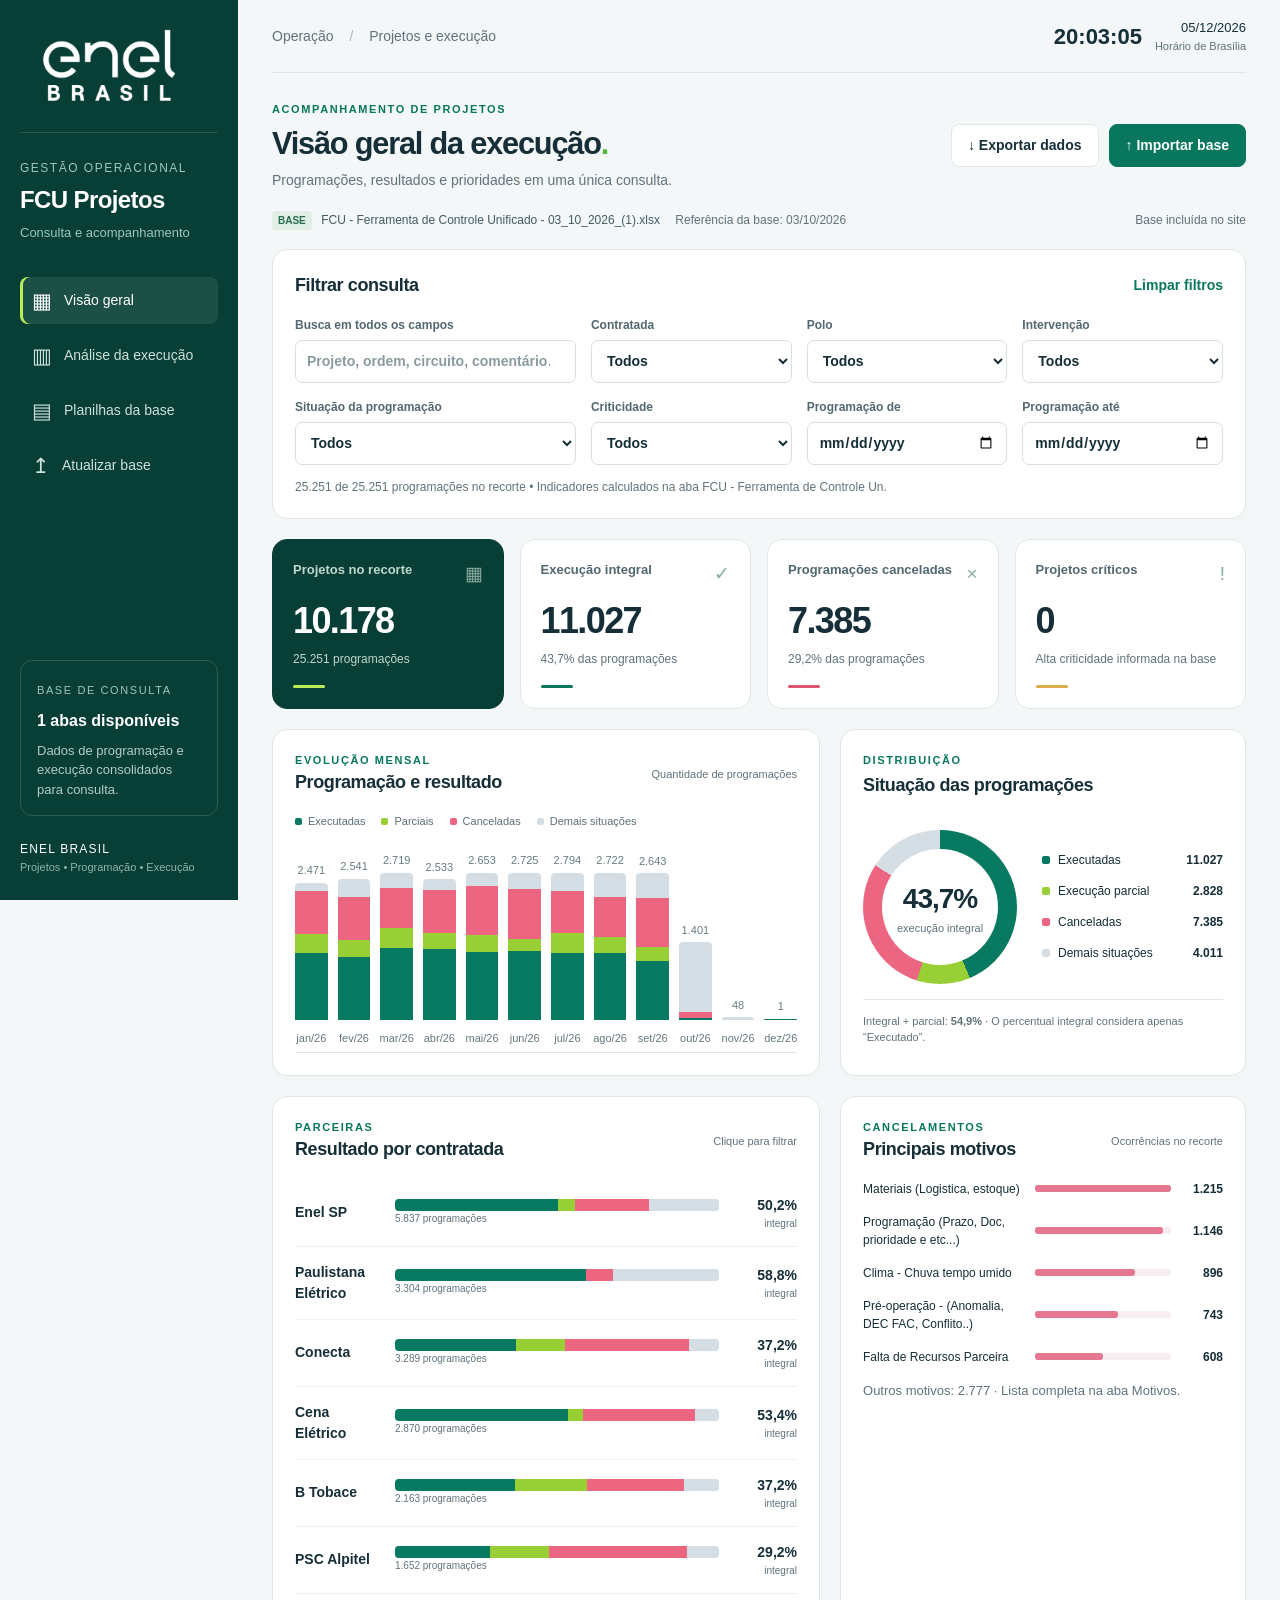
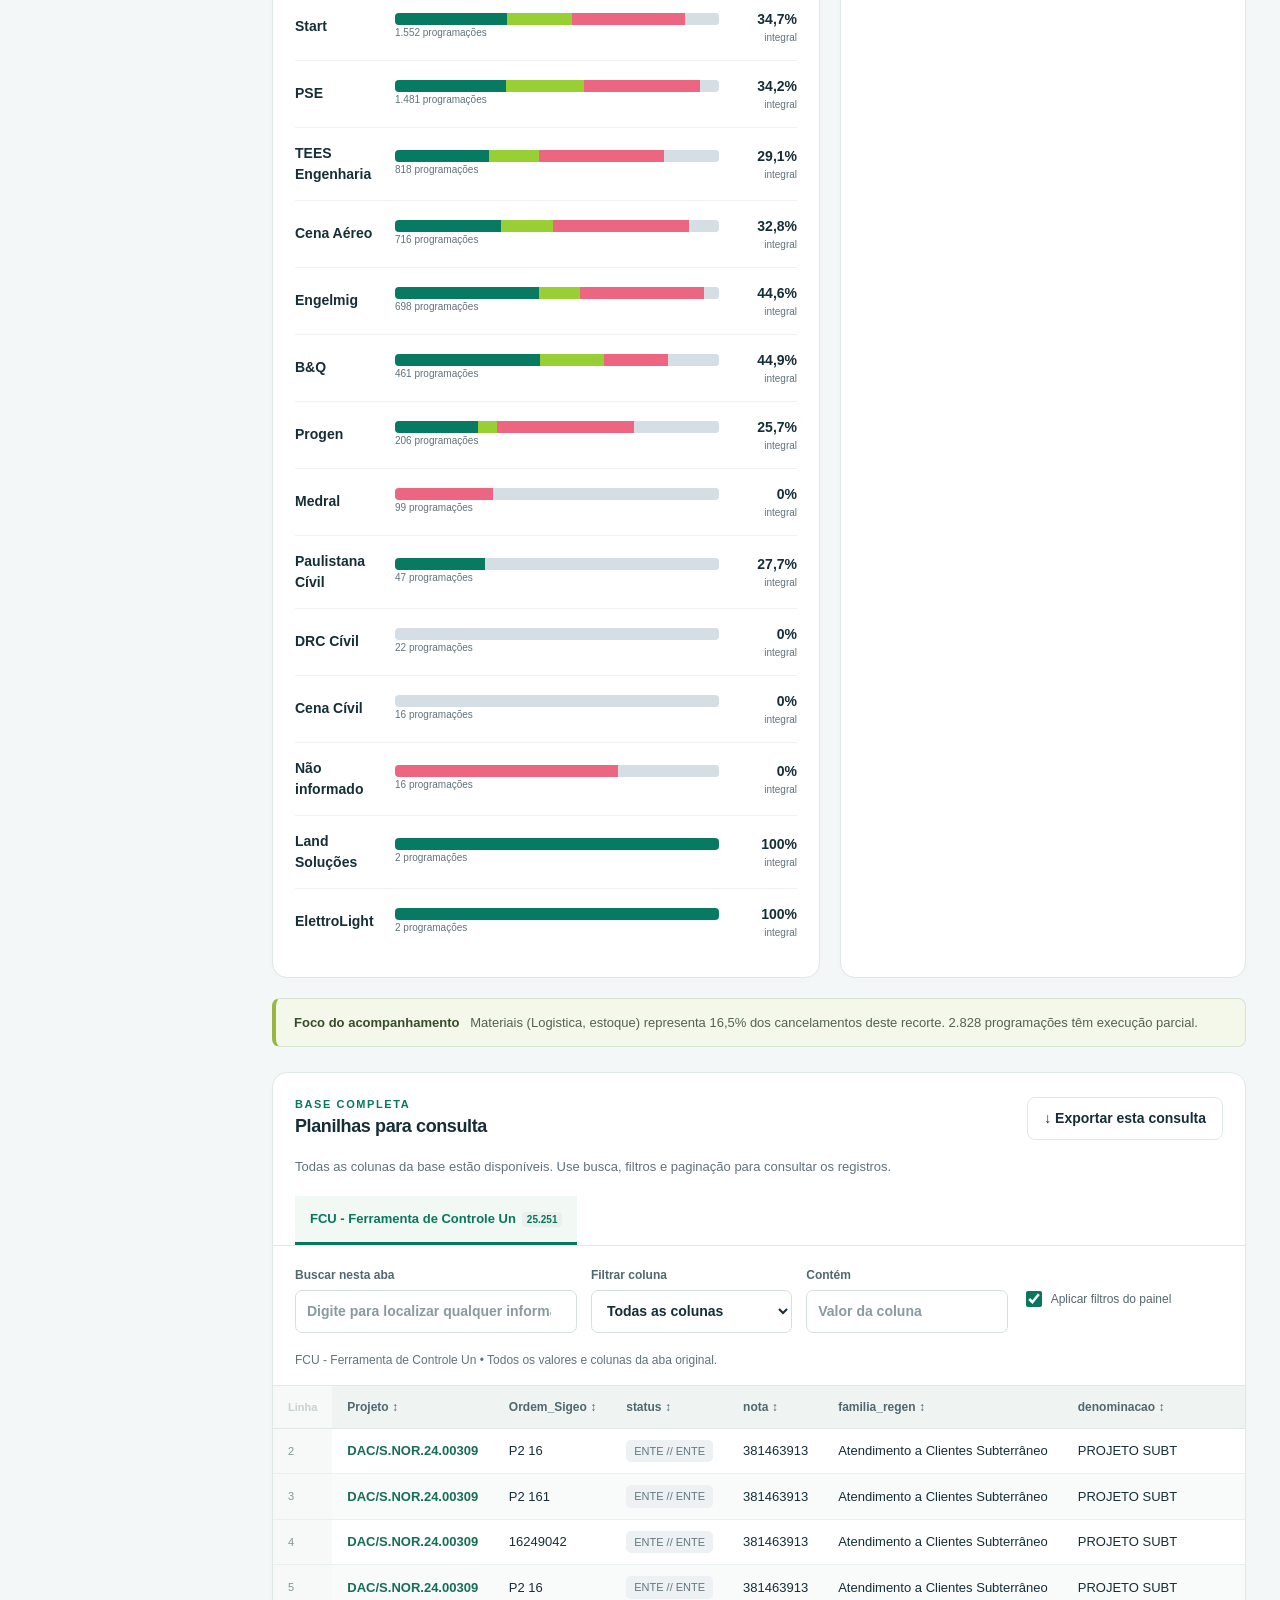
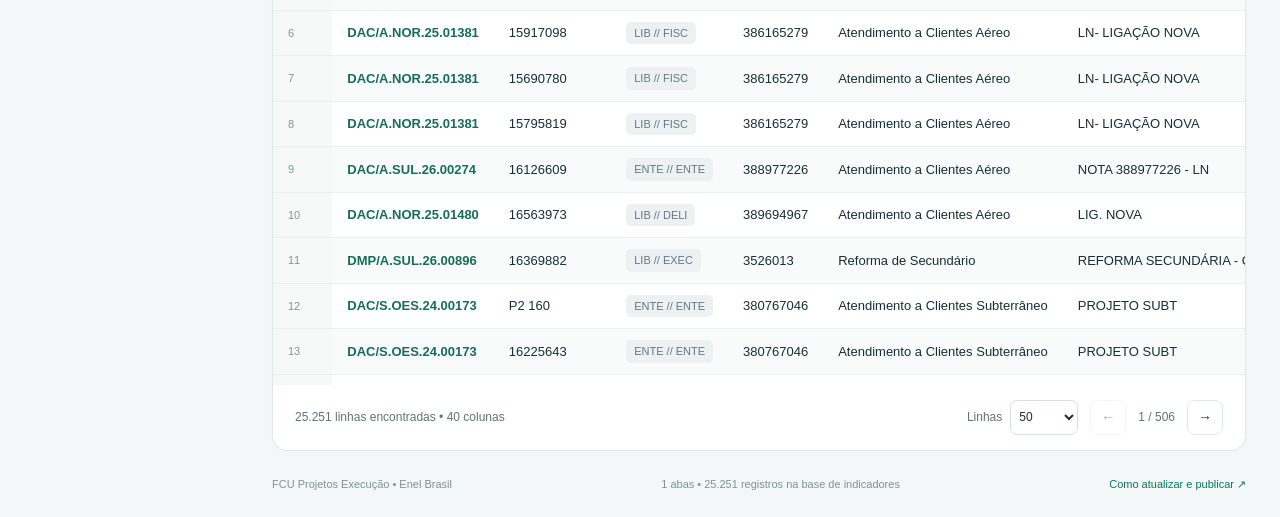
==== commit a04bd724: "Atualiza FCU com todos os 25.251 registros e 40 colunas do Excel de 03/10/2026" ====
--- a/index.html
+++ b/index.html
@@ -11,7 +11,7 @@
 <div class="insight" id="insight"></div>
 <section id="planilhas" class="panel workbook"><div class="sectionline"><div><div class="eyebrow">BASE COMPLETA</div><h2>Planilhas para consulta</h2></div><button class="button" id="tableExport">↓ Exportar esta consulta</button></div><p class="muted">Todas as colunas da base estão disponíveis. Use busca, filtros e paginação para consultar os registros.</p><div id="sheetTabs" class="sheet-tabs" role="tablist" aria-label="Abas da base"></div><div class="table-controls"><label>Buscar nesta aba<input id="sheetSearch" type="search" placeholder="Digite para localizar qualquer informação"></label><label>Filtrar coluna<select id="columnFilter"></select></label><label>Contém<input id="columnValue" type="search" placeholder="Valor da coluna"></label><label class="checklabel"><input type="checkbox" id="applyGlobal" checked> Aplicar filtros do painel</label></div><div id="sheetDescription" class="sheet-description"></div><div id="tableWrap" class="table-wrap" tabindex="0" aria-label="Tabela com rolagem horizontal"></div><div class="pagination"><span id="tableCount"></span><div><label>Linhas <select id="pageSize"><option>25</option><option selected>50</option><option>100</option></select></label><button class="button" id="prevPage" aria-label="Página anterior">←</button><span id="pageInfo"></span><button class="button" id="nextPage" aria-label="Próxima página">→</button></div></div></section>
 <footer><span>FCU Projetos Execução • Enel Brasil</span><span id="footerStats"></span><a href="LEIA-ME.html" target="_blank" rel="noopener">Como atualizar e publicar ↗</a></footer></main>
-<dialog id="exportDialog"><form method="dialog"><button class="close" aria-label="Fechar">×</button></form><div class="eyebrow">EXPORTAÇÃO</div><h2>Leve os dados com você</h2><p>A consulta exporta as linhas filtradas da aba selecionada. A opção Excel completo gera um XLSX a partir da base publicada.</p><div class="export-options"><button class="button primary" id="exportFull">↓ Excel completo</button><button class="button" id="exportXlsx">↓ Consulta atual · Excel (.xlsx)</button><button class="button" id="exportCsv">↓ Consulta atual · CSV</button><button class="button" id="exportPublish">↓ Base para publicar · data.js</button></div><p class="muted">Para atualizar os dados de todos os visitantes, substitua o data.js no repositório pela base exportada.</p></dialog>
+<dialog id="exportDialog"><form method="dialog"><button class="close" aria-label="Fechar">×</button></form><div class="eyebrow">EXPORTAÇÃO</div><h2>Leve os dados com você</h2><p>A consulta exporta as linhas filtradas da aba selecionada. A opção Excel completo baixa o arquivo original da base publicada.</p><div class="export-options"><button class="button primary" id="exportFull">↓ Excel completo</button><button class="button" id="exportXlsx">↓ Consulta atual · Excel (.xlsx)</button><button class="button" id="exportCsv">↓ Consulta atual · CSV</button><button class="button" id="exportPublish">↓ Base para publicar · data.js</button></div><p class="muted">Para atualizar os dados de todos os visitantes, substitua o data.js no repositório pela base exportada.</p></dialog>
 <dialog id="importDialog"><form method="dialog"><button class="close" aria-label="Fechar">×</button></form><div class="eyebrow">ATUALIZAR DADOS</div><h2>Importar uma nova base</h2><p>Carregue Excel (.xlsx) ou CSV com cabeçalho. A nova base substitui a consulta neste navegador.</p><label class="dropzone">↑<strong>Selecione seu arquivo</strong><input id="fileInput" type="file" accept=".xlsx,.csv"><span>Excel ou CSV • até 40 MB</span></label><div id="importStatus" role="status"></div><p class="muted">A importação é local. Para compartilhar a atualização, exporte “Base para publicar” e substitua o data.js no GitHub.</p><button class="text-button" id="restoreBase">Restaurar base incluída no site</button></dialog>
 <dialog id="detailDialog" class="detail-dialog"><form method="dialog"><button class="close" aria-label="Fechar">×</button></form><div class="eyebrow">REGISTRO COMPLETO</div><h2 id="detailTitle"></h2><div id="detailBody"></div></dialog><div id="toast" role="status"></div>
-<script src="jszip.min.js"></script><script src="data.js"></script><script src="excel.js"></script><script src="excel-patch.js"></script><script src="app.js"></script></body></html>+<script src="jszip.min.js"></script><script src="data.js?v=20261003"></script><script src="excel.js"></script><script src="excel-patch.js"></script><script src="app.js?v=20261003"></script></body></html>
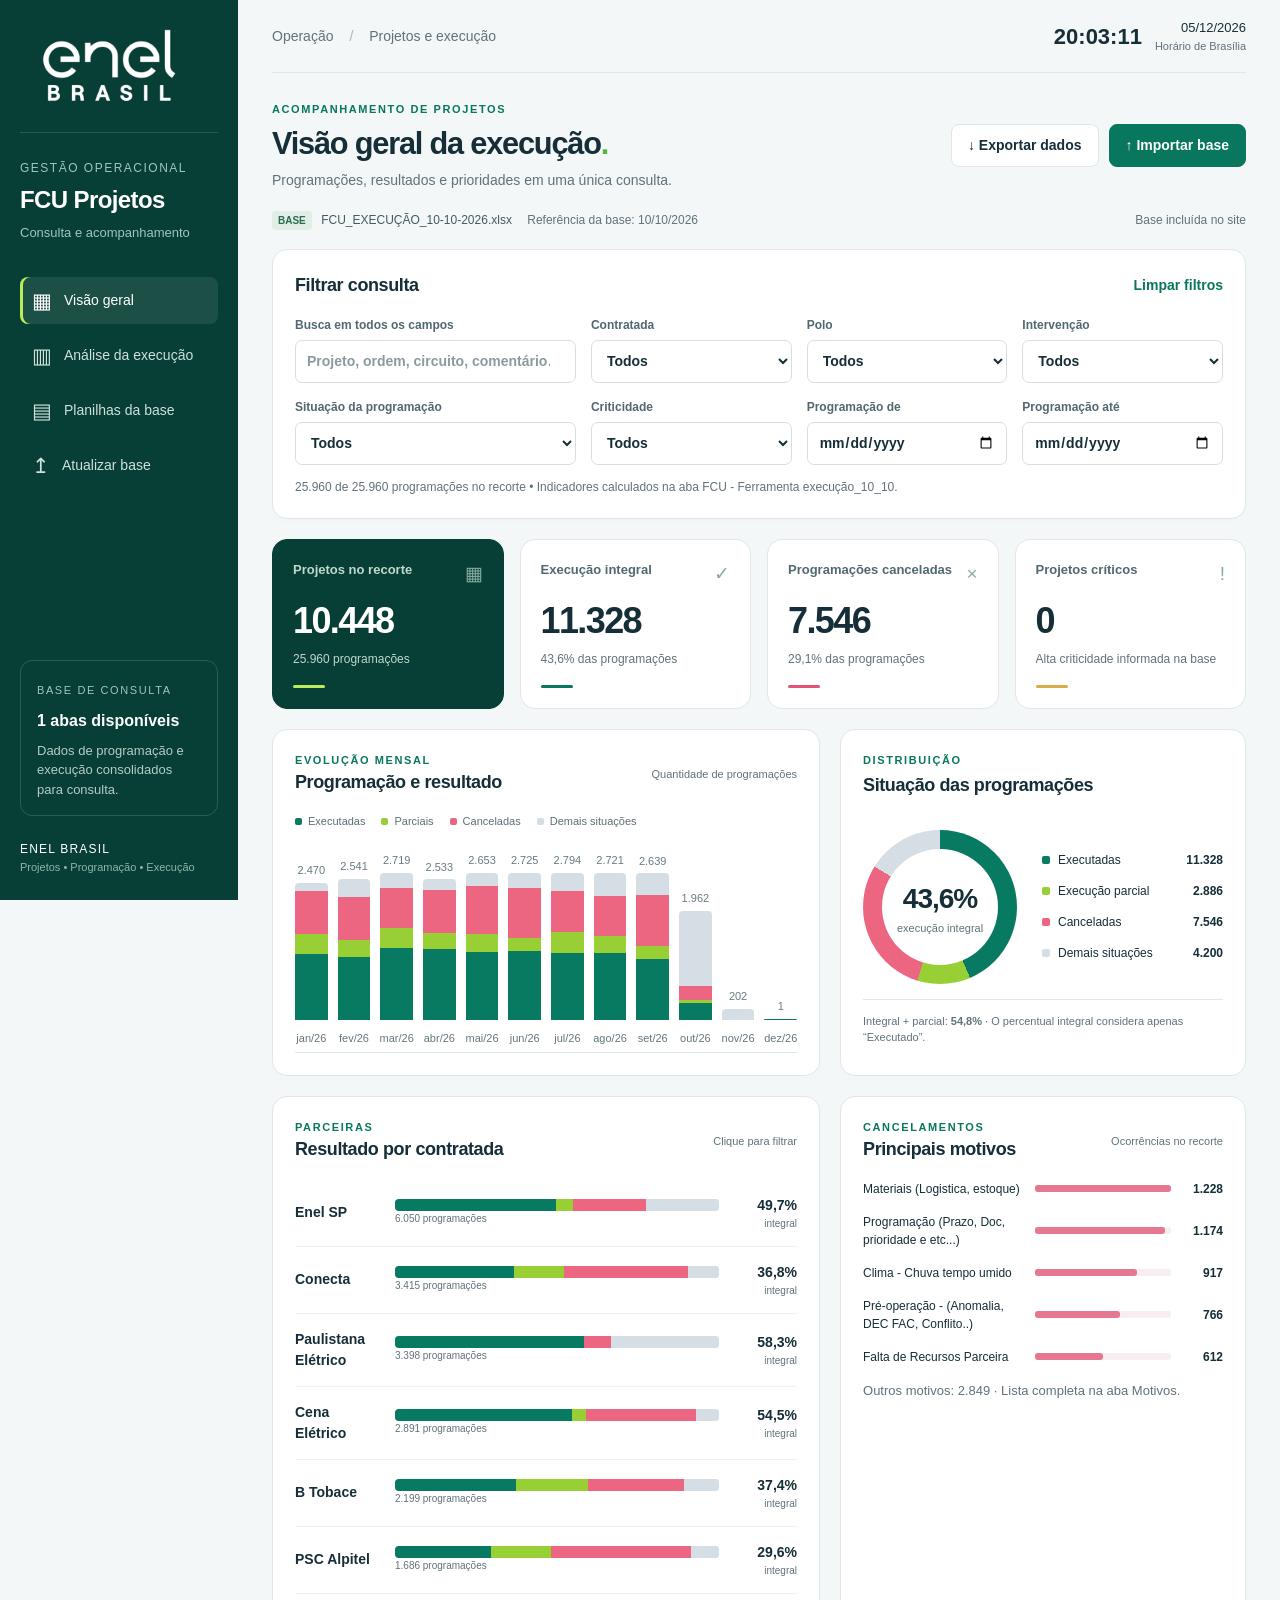
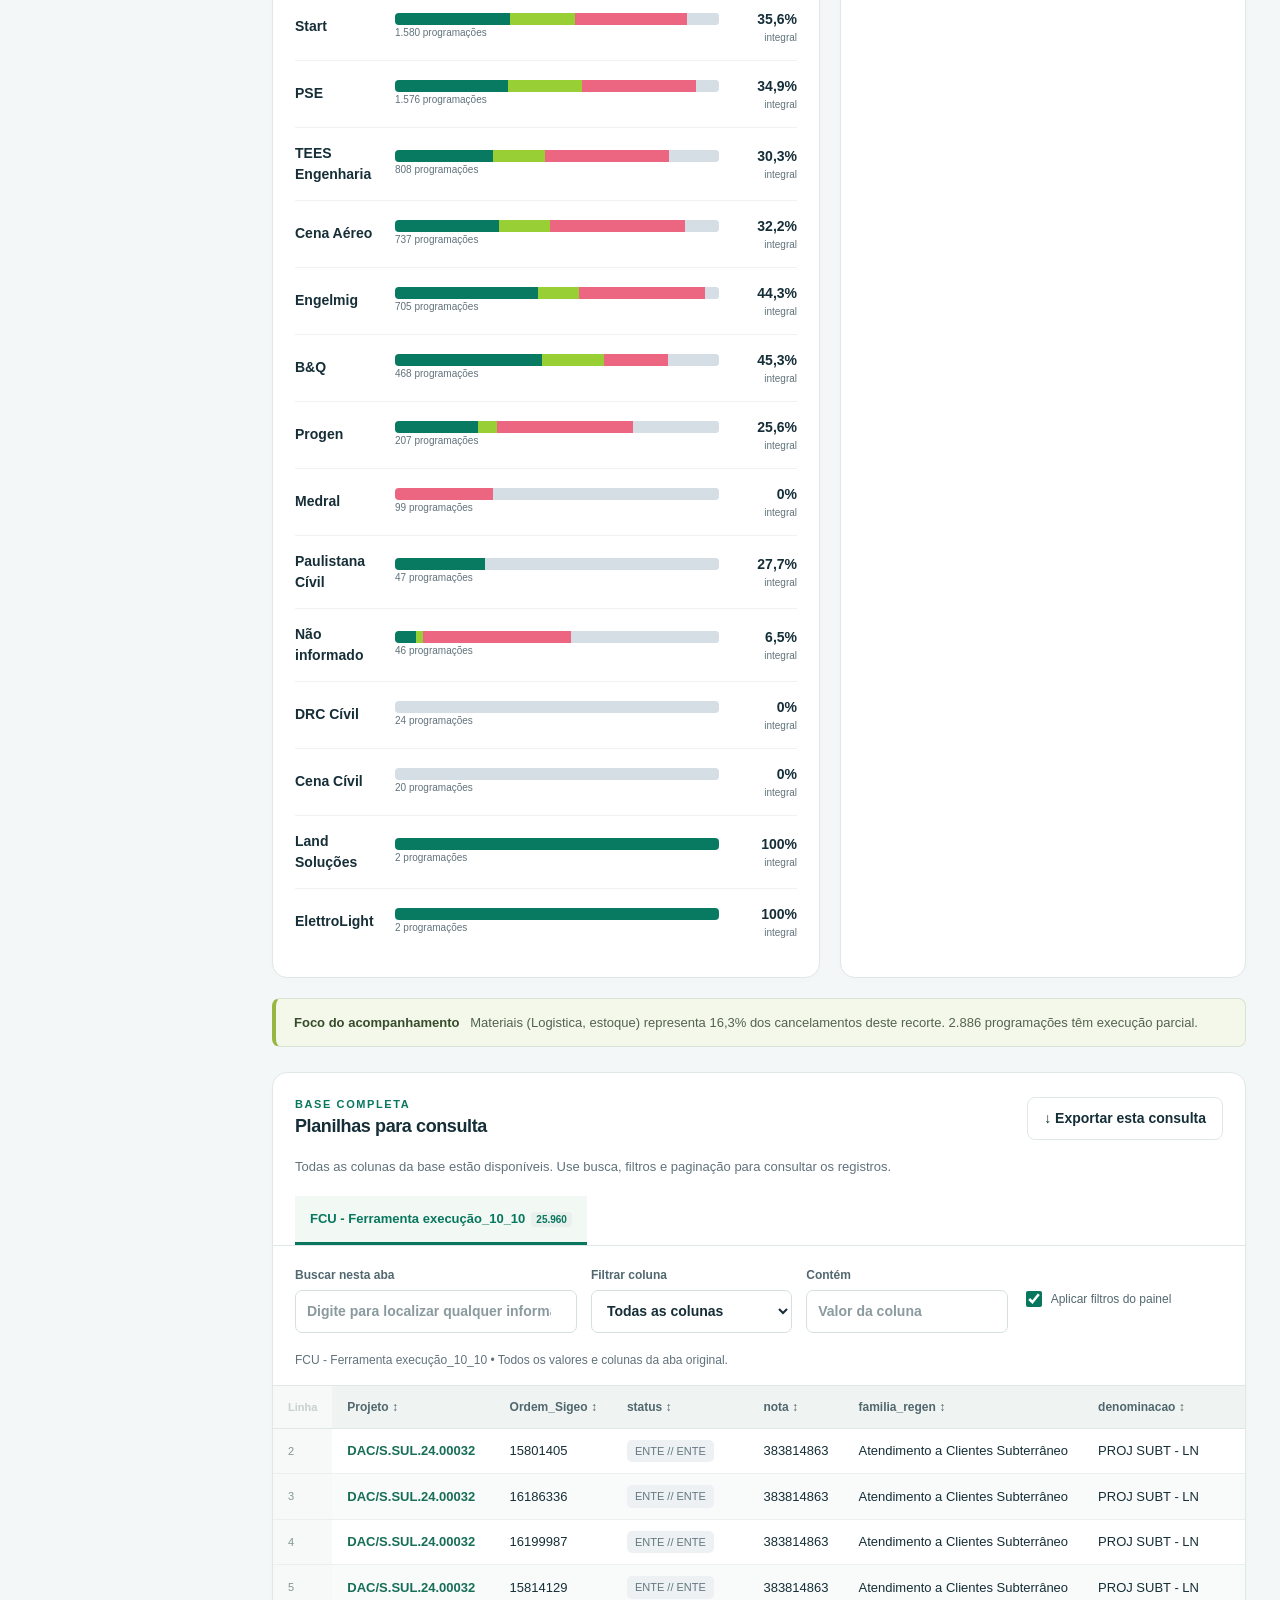
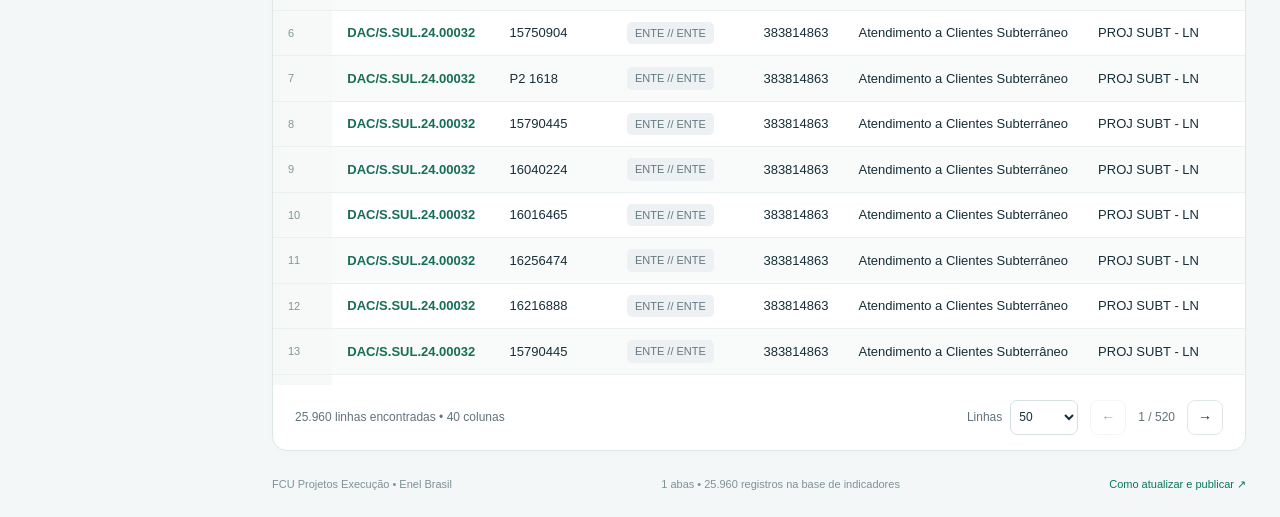
==== commit 7448d62f: "Atualiza FCU com os 25.960 registros e 40 colunas do Excel de 10/10/2026" ====
--- a/index.html
+++ b/index.html
@@ -14,4 +14,4 @@
 <dialog id="exportDialog"><form method="dialog"><button class="close" aria-label="Fechar">×</button></form><div class="eyebrow">EXPORTAÇÃO</div><h2>Leve os dados com você</h2><p>A consulta exporta as linhas filtradas da aba selecionada. A opção Excel completo baixa o arquivo original da base publicada.</p><div class="export-options"><button class="button primary" id="exportFull">↓ Excel completo</button><button class="button" id="exportXlsx">↓ Consulta atual · Excel (.xlsx)</button><button class="button" id="exportCsv">↓ Consulta atual · CSV</button><button class="button" id="exportPublish">↓ Base para publicar · data.js</button></div><p class="muted">Para atualizar os dados de todos os visitantes, substitua o data.js no repositório pela base exportada.</p></dialog>
 <dialog id="importDialog"><form method="dialog"><button class="close" aria-label="Fechar">×</button></form><div class="eyebrow">ATUALIZAR DADOS</div><h2>Importar uma nova base</h2><p>Carregue Excel (.xlsx) ou CSV com cabeçalho. A nova base substitui a consulta neste navegador.</p><label class="dropzone">↑<strong>Selecione seu arquivo</strong><input id="fileInput" type="file" accept=".xlsx,.csv"><span>Excel ou CSV • até 40 MB</span></label><div id="importStatus" role="status"></div><p class="muted">A importação é local. Para compartilhar a atualização, exporte “Base para publicar” e substitua o data.js no GitHub.</p><button class="text-button" id="restoreBase">Restaurar base incluída no site</button></dialog>
 <dialog id="detailDialog" class="detail-dialog"><form method="dialog"><button class="close" aria-label="Fechar">×</button></form><div class="eyebrow">REGISTRO COMPLETO</div><h2 id="detailTitle"></h2><div id="detailBody"></div></dialog><div id="toast" role="status"></div>
-<script src="jszip.min.js"></script><script src="data.js?v=20261003"></script><script src="excel.js"></script><script src="excel-patch.js"></script><script src="app.js?v=20261003"></script></body></html>+<script src="jszip.min.js"></script><script src="data.js?v=20261010"></script><script src="excel.js"></script><script src="excel-patch.js"></script><script src="app.js?v=20261010"></script></body></html>
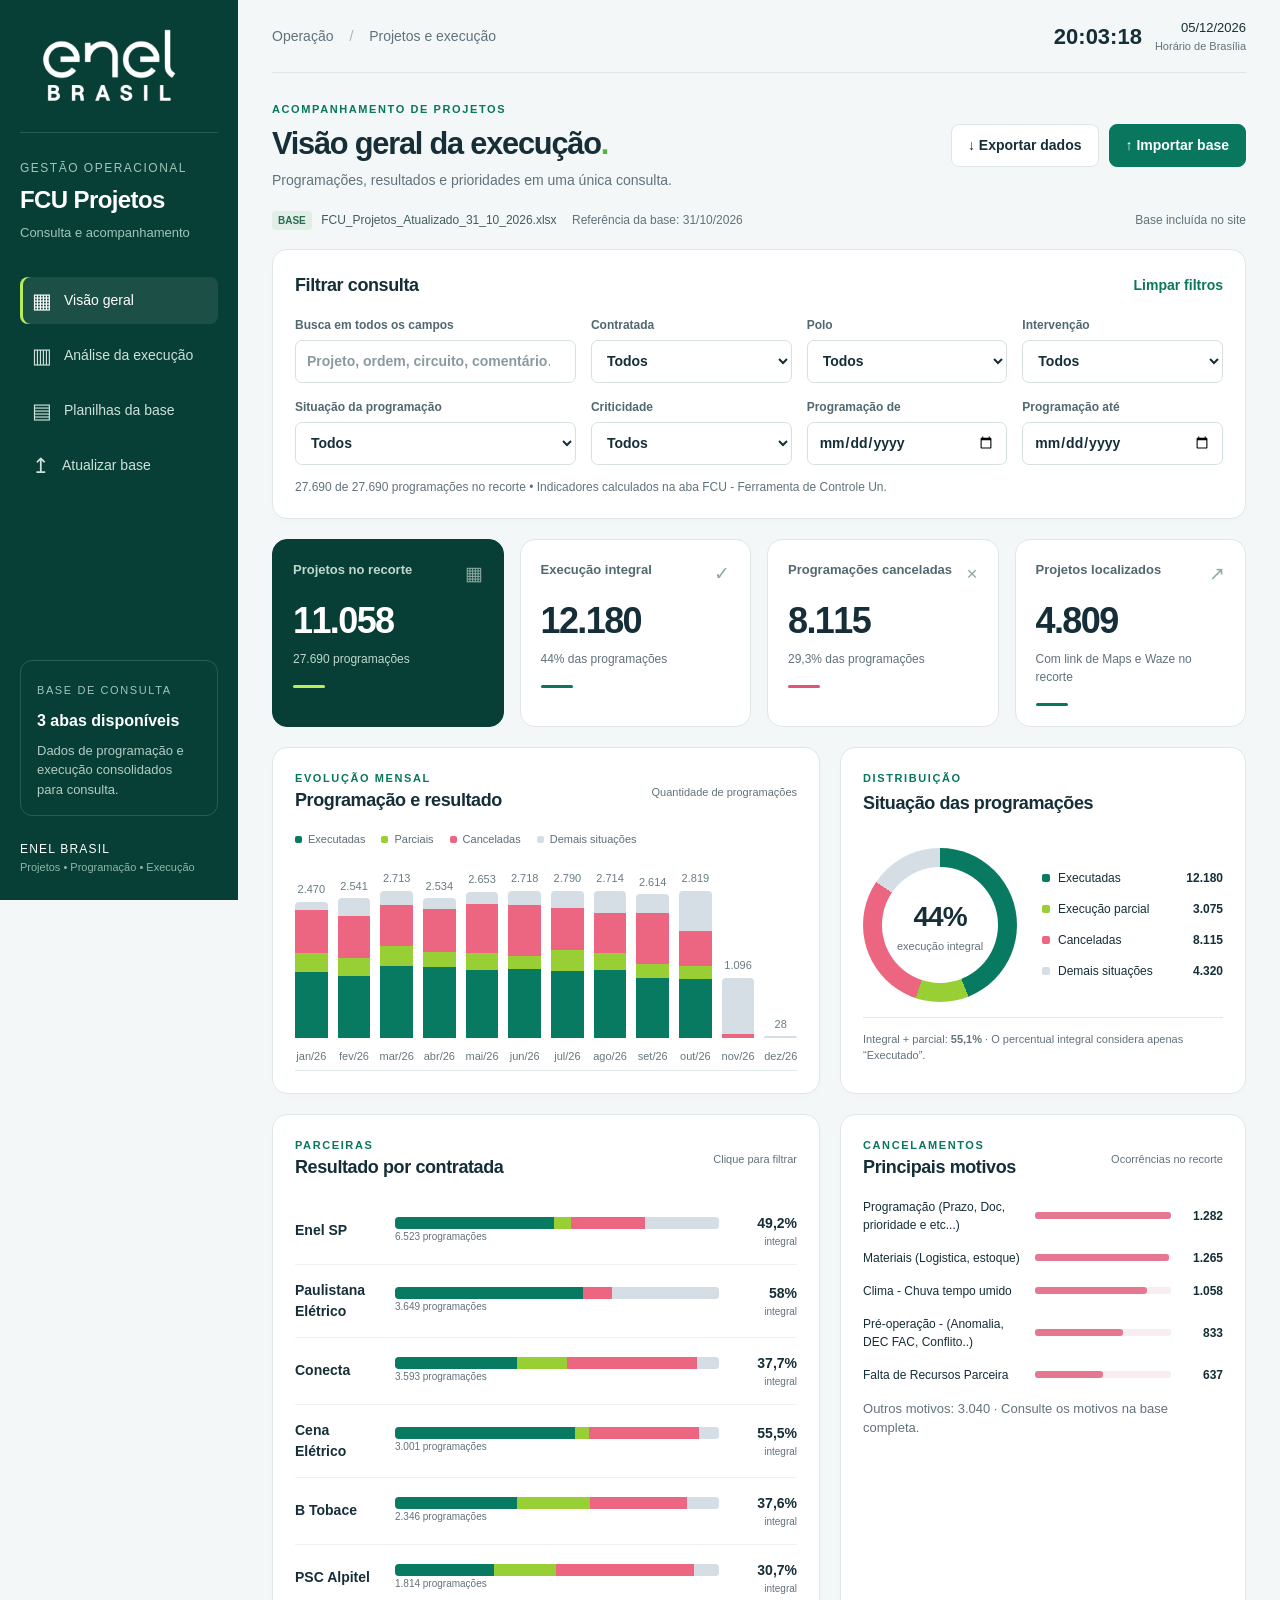
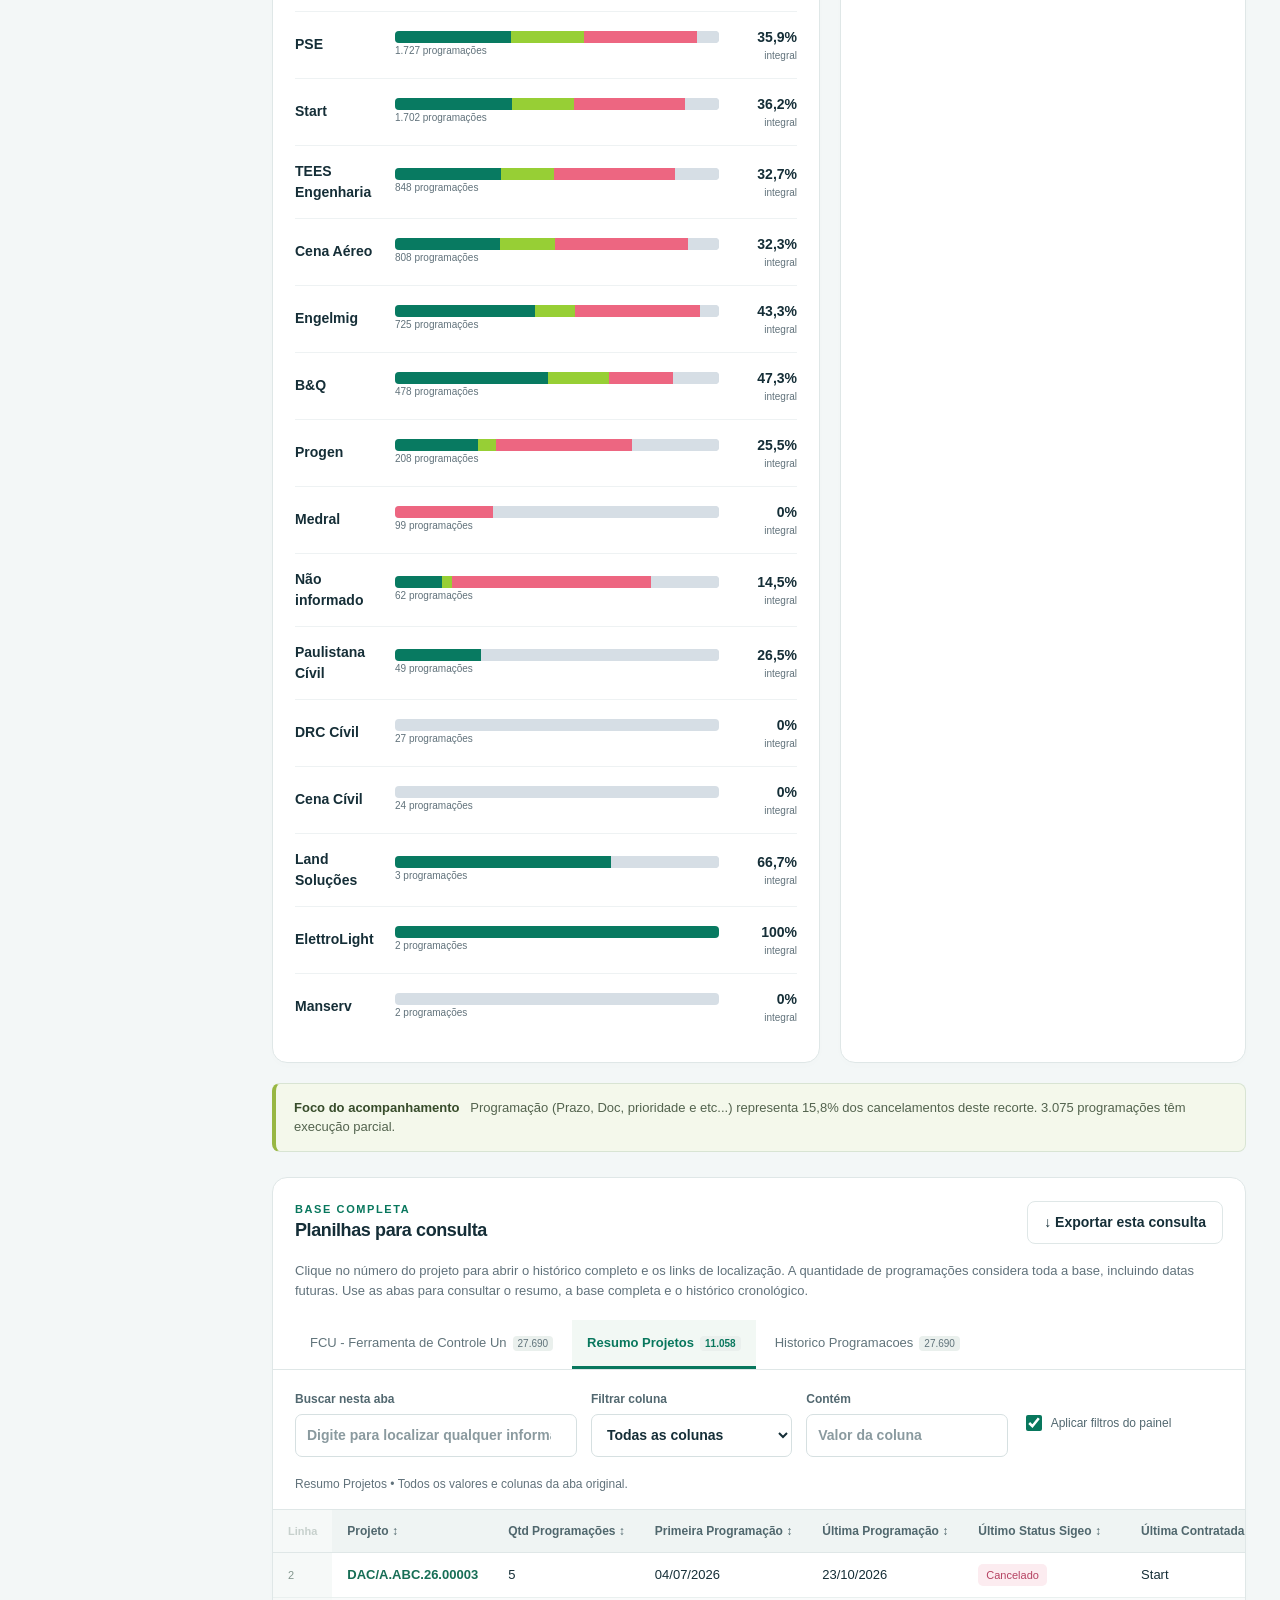
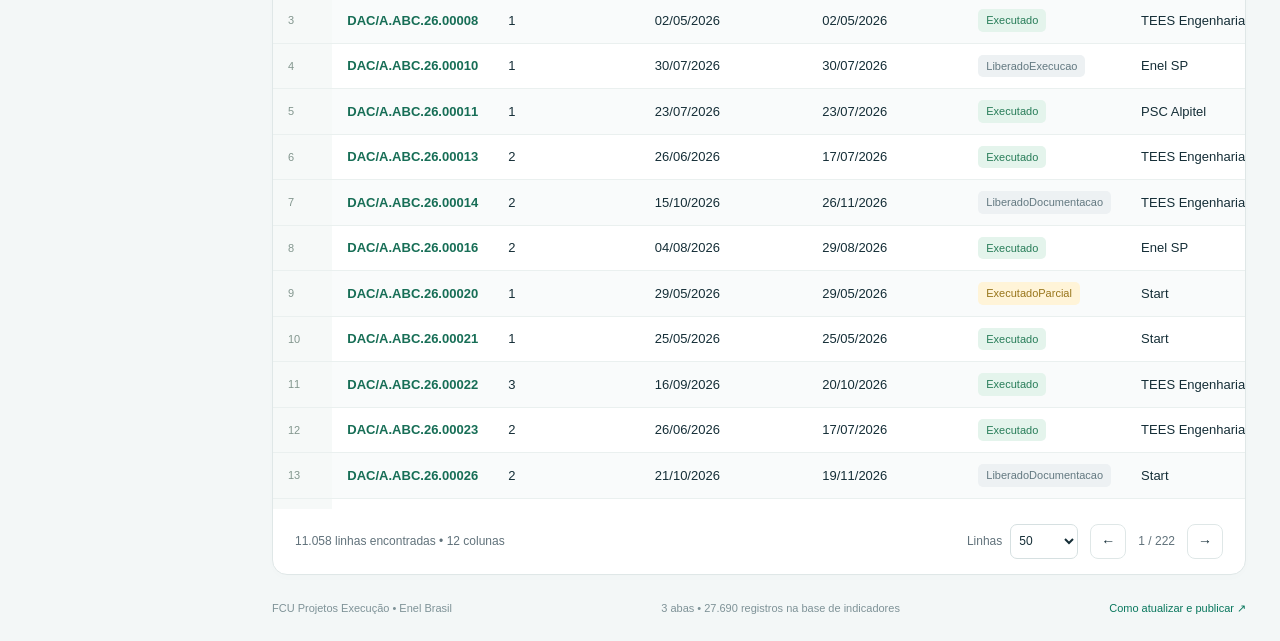
==== commit 158cfcab: "Atualiza FCU: 27.690 programações, localização e histórico por projeto" ====
--- a/index.html
+++ b/index.html
@@ -1,5 +1,5 @@
 <!doctype html>
-<html lang="pt-BR"><head><meta charset="utf-8"><meta name="viewport" content="width=device-width,initial-scale=1"><meta name="theme-color" content="#073e35"><meta name="description" content="FCU Projetos Execução — consulta de programações, projetos e desempenho operacional."><title>FCU • Projetos e Execução</title><link rel="stylesheet" href="styles.css"></head>
+<html lang="pt-BR"><head><meta charset="utf-8"><meta name="viewport" content="width=device-width,initial-scale=1"><meta name="theme-color" content="#073e35"><meta name="description" content="FCU Projetos Execução — consulta de programações, projetos e desempenho operacional."><title>FCU • Projetos e Execução</title><link rel="stylesheet" href="styles.css?v=20261031"></head>
 <body>
 <aside class="sidebar"><a class="brand" href="#inicio" aria-label="FCU início"><img src="enel-brasil.png" alt="Enel Brasil"></a><div class="workspace">GESTÃO OPERACIONAL<strong>FCU Projetos</strong><span>Consulta e acompanhamento</span></div><nav><a href="#inicio" class="active"><span>▦</span> Visão geral</a><a href="#analises"><span>▥</span> Análise da execução</a><a href="#planilhas"><span>▤</span> Planilhas da base</a><button id="navImport"><span>↥</span> Atualizar base</button></nav><div class="side-note"><span>BASE DE CONSULTA</span><strong id="sideSheets">Base integrada</strong><p>Dados de programação e execução consolidados para consulta.</p></div><div class="side-bottom">ENEL BRASIL<br><span>Projetos • Programação • Execução</span></div></aside>
 <main id="inicio"><header class="topbar"><div class="breadcrumb">Operação <span>/</span> Projetos e execução</div><div class="clock"><time id="clock">--:--:--</time><span id="today"></span><small>Horário de Brasília</small></div></header>
@@ -9,9 +9,9 @@
 <section class="kpis" id="kpis" aria-label="Indicadores"></section>
 <section id="analises" class="analysis-grid"><article class="panel trend-panel"><div class="sectionline"><div><div class="eyebrow">EVOLUÇÃO MENSAL</div><h2>Programação e resultado</h2></div><span class="chart-caption">Quantidade de programações</span></div><div class="legend"><span><i style="background:#087a61"></i>Executadas</span><span><i style="background:#97cf35"></i>Parciais</span><span><i style="background:#ed6681"></i>Canceladas</span><span><i style="background:#d6dee5"></i>Demais situações</span></div><div id="trend" class="trend" role="img" aria-label="Gráfico mensal"></div></article><article class="panel status-panel"><div class="eyebrow">DISTRIBUIÇÃO</div><h2>Situação das programações</h2><div id="statusChart"></div></article><article class="panel"><div class="sectionline"><div><div class="eyebrow">PARCEIRAS</div><h2>Resultado por contratada</h2></div><span class="chart-caption">Clique para filtrar</span></div><div id="contractorChart"></div></article><article class="panel"><div class="sectionline"><div><div class="eyebrow">CANCELAMENTOS</div><h2>Principais motivos</h2></div><span class="chart-caption">Ocorrências no recorte</span></div><div id="reasonsChart"></div></article></section>
 <div class="insight" id="insight"></div>
-<section id="planilhas" class="panel workbook"><div class="sectionline"><div><div class="eyebrow">BASE COMPLETA</div><h2>Planilhas para consulta</h2></div><button class="button" id="tableExport">↓ Exportar esta consulta</button></div><p class="muted">Todas as colunas da base estão disponíveis. Use busca, filtros e paginação para consultar os registros.</p><div id="sheetTabs" class="sheet-tabs" role="tablist" aria-label="Abas da base"></div><div class="table-controls"><label>Buscar nesta aba<input id="sheetSearch" type="search" placeholder="Digite para localizar qualquer informação"></label><label>Filtrar coluna<select id="columnFilter"></select></label><label>Contém<input id="columnValue" type="search" placeholder="Valor da coluna"></label><label class="checklabel"><input type="checkbox" id="applyGlobal" checked> Aplicar filtros do painel</label></div><div id="sheetDescription" class="sheet-description"></div><div id="tableWrap" class="table-wrap" tabindex="0" aria-label="Tabela com rolagem horizontal"></div><div class="pagination"><span id="tableCount"></span><div><label>Linhas <select id="pageSize"><option>25</option><option selected>50</option><option>100</option></select></label><button class="button" id="prevPage" aria-label="Página anterior">←</button><span id="pageInfo"></span><button class="button" id="nextPage" aria-label="Próxima página">→</button></div></div></section>
+<section id="planilhas" class="panel workbook"><div class="sectionline"><div><div class="eyebrow">BASE COMPLETA</div><h2>Planilhas para consulta</h2></div><button class="button" id="tableExport">↓ Exportar esta consulta</button></div><p class="muted">Clique no número do projeto para abrir o histórico completo e os links de localização. A quantidade de programações considera toda a base, incluindo datas futuras. Use as abas para consultar o resumo, a base completa e o histórico cronológico.</p><div id="sheetTabs" class="sheet-tabs" role="tablist" aria-label="Abas da base"></div><div class="table-controls"><label>Buscar nesta aba<input id="sheetSearch" type="search" placeholder="Digite para localizar qualquer informação"></label><label>Filtrar coluna<select id="columnFilter"></select></label><label>Contém<input id="columnValue" type="search" placeholder="Valor da coluna"></label><label class="checklabel"><input type="checkbox" id="applyGlobal" checked> Aplicar filtros do painel</label></div><div id="sheetDescription" class="sheet-description"></div><div id="tableWrap" class="table-wrap" tabindex="0" aria-label="Tabela com rolagem horizontal"></div><div class="pagination"><span id="tableCount"></span><div><label>Linhas <select id="pageSize"><option>25</option><option selected>50</option><option>100</option></select></label><button class="button" id="prevPage" aria-label="Página anterior">←</button><span id="pageInfo"></span><button class="button" id="nextPage" aria-label="Próxima página">→</button></div></div></section>
 <footer><span>FCU Projetos Execução • Enel Brasil</span><span id="footerStats"></span><a href="LEIA-ME.html" target="_blank" rel="noopener">Como atualizar e publicar ↗</a></footer></main>
-<dialog id="exportDialog"><form method="dialog"><button class="close" aria-label="Fechar">×</button></form><div class="eyebrow">EXPORTAÇÃO</div><h2>Leve os dados com você</h2><p>A consulta exporta as linhas filtradas da aba selecionada. A opção Excel completo baixa o arquivo original da base publicada.</p><div class="export-options"><button class="button primary" id="exportFull">↓ Excel completo</button><button class="button" id="exportXlsx">↓ Consulta atual · Excel (.xlsx)</button><button class="button" id="exportCsv">↓ Consulta atual · CSV</button><button class="button" id="exportPublish">↓ Base para publicar · data.js</button></div><p class="muted">Para atualizar os dados de todos os visitantes, substitua o data.js no repositório pela base exportada.</p></dialog>
+<dialog id="exportDialog"><form method="dialog"><button class="close" aria-label="Fechar">×</button></form><div class="eyebrow">EXPORTAÇÃO</div><h2>Leve os dados com você</h2><p>A consulta exporta as linhas filtradas da aba selecionada. A opção Excel completo baixa o arquivo atualizado com localização, quantidade e histórico de programações.</p><div class="export-options"><button class="button primary" id="exportFull">↓ Excel completo</button><button class="button" id="exportXlsx">↓ Consulta atual · Excel (.xlsx)</button><button class="button" id="exportCsv">↓ Consulta atual · CSV</button><button class="button" id="exportPublish">↓ Base para publicar · data.js</button></div><p class="muted">Para atualizar os dados de todos os visitantes, substitua o data.js no repositório pela base exportada.</p></dialog>
 <dialog id="importDialog"><form method="dialog"><button class="close" aria-label="Fechar">×</button></form><div class="eyebrow">ATUALIZAR DADOS</div><h2>Importar uma nova base</h2><p>Carregue Excel (.xlsx) ou CSV com cabeçalho. A nova base substitui a consulta neste navegador.</p><label class="dropzone">↑<strong>Selecione seu arquivo</strong><input id="fileInput" type="file" accept=".xlsx,.csv"><span>Excel ou CSV • até 40 MB</span></label><div id="importStatus" role="status"></div><p class="muted">A importação é local. Para compartilhar a atualização, exporte “Base para publicar” e substitua o data.js no GitHub.</p><button class="text-button" id="restoreBase">Restaurar base incluída no site</button></dialog>
-<dialog id="detailDialog" class="detail-dialog"><form method="dialog"><button class="close" aria-label="Fechar">×</button></form><div class="eyebrow">REGISTRO COMPLETO</div><h2 id="detailTitle"></h2><div id="detailBody"></div></dialog><div id="toast" role="status"></div>
-<script src="jszip.min.js"></script><script src="data.js?v=20261010"></script><script src="excel.js"></script><script src="excel-patch.js"></script><script src="app.js?v=20261010"></script></body></html>+<dialog id="detailDialog" class="detail-dialog"><form method="dialog"><button class="close" aria-label="Fechar">×</button></form><div class="eyebrow">PROJETO • LOCALIZAÇÃO • HISTÓRICO</div><h2 id="detailTitle"></h2><div id="detailBody"></div></dialog><div id="toast" role="status"></div>
+<script src="jszip.min.js"></script><script src="data.js?v=20261031"></script><script src="excel.js"></script><script src="excel-patch.js"></script><script src="app.js?v=20261031"></script></body></html>
--- a/styles.css
+++ b/styles.css
@@ -1,3 +1,8 @@
 @charset "UTF-8";
 :root{--green:#08775d;--deep:#073e35;--lime:#b8ec58;--ink:#152e37;--muted:#61727b;--line:#dfe7e7;--bg:#f3f7f7;--pink:#df5574;--radius:15px}*{box-sizing:border-box}html{scroll-behavior:smooth;scroll-padding-top:22px}body{margin:0;background:var(--bg);color:var(--ink);font:16px/1.5 Inter,"Segoe UI",Arial,sans-serif}button,input,select{font:inherit}button,a,input,select{touch-action:manipulation}button{cursor:pointer}button:disabled{opacity:.4;cursor:default}button:focus-visible,a:focus-visible,input:focus-visible,select:focus-visible{outline:3px solid #60b5e8;outline-offset:3px}a{color:inherit}.sidebar{position:fixed;inset:0 auto 0 0;width:238px;background:var(--deep);color:white;display:flex;flex-direction:column;padding:24px 20px;z-index:10}.brand{height:88px;overflow:hidden;position:relative;width:170px;display:block}.brand img{position:absolute;width:240px;height:192px;object-fit:contain;top:-53px;left:-30px}.workspace{border-top:1px solid #ffffff24;padding-top:26px;margin-top:20px;font-size:12px;letter-spacing:1.5px;color:#9fc7bb}.workspace strong{display:block;font-size:24px;color:white;letter-spacing:-.6px;margin:5px 0}.workspace span{font-size:13px;letter-spacing:0}.sidebar nav{display:grid;gap:8px;margin-top:34px}.sidebar nav a,.sidebar nav button{padding:13px 12px;text-decoration:none;font-size:14px;border:0;background:transparent;color:#cee1db;text-align:left;border-radius:8px;display:flex;gap:12px;align-items:center}.sidebar nav span{font-size:21px;line-height:1}.sidebar nav .active,.sidebar nav a:hover,.sidebar nav button:hover{background:#ffffff16;color:#fff}.sidebar nav .active{box-shadow:inset 3px 0 var(--lime)}.side-note{margin-top:auto;border:1px solid #ffffff26;border-radius:12px;padding:16px}.side-note>span{font-size:11px;letter-spacing:1.6px;color:#a2c6bb}.side-note strong{display:block;font-size:16px;margin:8px 0}.side-note p{margin:0;font-size:13px;color:#b3cdc5}.side-bottom{font-size:12px;letter-spacing:1.2px;margin-top:24px}.side-bottom span{font-size:11px;letter-spacing:0;color:#8fb6a9}main{margin-left:238px;padding:0 34px;max-width:2050px}.topbar{display:flex;justify-content:space-between;align-items:center;padding:18px 0;border-bottom:1px solid var(--line)}.breadcrumb{font-size:14px;color:var(--muted)}.breadcrumb span{padding:0 12px;color:#a7b6bd}.clock{display:grid;grid-template-columns:auto auto;column-gap:13px;align-items:center;text-align:right;font-size:13px}.clock time{font-size:22px;grid-row:span 2;font-weight:650;font-variant-numeric:tabular-nums}.clock small{color:var(--muted);font-size:11px}.heading{display:flex;justify-content:space-between;align-items:center;gap:20px;padding:28px 0 20px}.eyebrow{font-size:11px;font-weight:750;letter-spacing:1.6px;color:var(--green)}h1{font-size:clamp(25px,2.4vw,36px);letter-spacing:-1.2px;line-height:1.22;margin:7px 0 8px}h1 span{color:#55b63e}.heading p{margin:0;color:var(--muted);font-size:14px}.actions{display:flex;gap:10px;flex-shrink:0}.button{display:inline-flex;align-items:center;justify-content:center;gap:8px;padding:10px 16px;border:1px solid var(--line);border-radius:8px;background:white;color:var(--ink);font-size:14px;font-weight:650;text-decoration:none;white-space:nowrap}.button:hover{background:#ecf4ef;border-color:#bacfc5}.button.primary{background:var(--green);border-color:var(--green);color:white}.button.primary:hover{background:var(--deep)}.sourcebar{display:flex;justify-content:space-between;gap:10px;font-size:12px;color:var(--muted);margin:0 0 20px;align-items:center;flex-wrap:wrap}.sourcebar strong{color:#425b62;font-weight:500}.source-tag{background:#e0eee6;color:#286b50;font-size:10px;font-weight:750;border-radius:4px;padding:4px 6px;margin-right:6px}#reference{margin-left:12px}.panel{background:#fff;border:1px solid var(--line);border-radius:var(--radius);padding:22px;box-shadow:0 3px 10px #0a423303}.sectionline{display:flex;justify-content:space-between;align-items:center;gap:15px;margin-bottom:17px}h2{font-size:18px;font-weight:650;letter-spacing:-.4px;margin:0}.text-button{border:0;background:none;color:var(--green);font-size:14px;font-weight:600;padding:0}.filter-grid{display:grid;grid-template-columns:1.4fr 1fr 1fr 1fr;gap:15px}.filter-grid label,.table-controls label{display:grid;gap:6px;font-size:12px;font-weight:600;color:#526870}input,select{width:100%;min-width:0;border:1px solid #d6e0e1;border-radius:7px;padding:10px 11px;background:#fff;color:var(--ink);font-size:14px;height:43px}input::placeholder{color:#8a9a9f}.filter-summary{margin-top:13px;font-size:12px;color:var(--muted)}.kpis{display:grid;grid-template-columns:repeat(4,1fr);gap:16px;margin:20px 0}.kpi{position:relative;overflow:hidden;padding:20px;background:white;border:1px solid var(--line);border-radius:var(--radius)}.kpi:first-child{background:var(--deep);color:white;border-color:var(--deep)}.kpi:first-child .kpi-label,.kpi:first-child .kpi-sub{color:#c0d8cd}.kpi:first-child .kpi-rule{background:var(--lime)}.kpi-label{font-size:13px;color:#526870;font-weight:550;display:flex;justify-content:space-between}.kpi-symbol{font-size:19px;font-weight:400;color:#8aac9f}.kpi-value{font-size:36px;font-weight:650;letter-spacing:-1.6px;line-height:1.3;margin:10px 0 5px;font-variant-numeric:tabular-nums}.kpi-sub{font-size:12px;color:var(--muted)}.kpi-rule{height:3px;width:32px;background:var(--green);margin-top:17px;border-radius:3px}.kpi.pink .kpi-rule{background:var(--pink)}.kpi.amber .kpi-rule{background:#dcac4b}.analysis-grid{display:grid;grid-template-columns:1.35fr 1fr;gap:20px}.chart-caption{font-size:11px;color:var(--muted)}.legend{display:flex;gap:16px;font-size:11px;flex-wrap:wrap;color:#5c6e76}.legend span{display:flex;align-items:center;gap:6px}.legend i{width:7px;height:7px;border-radius:2px;display:inline-block}.trend{height:224px;display:flex;align-items:stretch;gap:10px;padding-top:23px;border-bottom:1px solid var(--line)}.month{flex:1;min-width:0;display:flex;align-items:center;flex-direction:column;justify-content:flex-end;gap:4px;border:0;background:transparent;padding:0;position:relative}.month:hover{background:#f4f8f7}.month .count{font-size:11px;color:#677b80}.month .stack{width:min(100%,34px);display:flex;flex-direction:column-reverse;min-height:1px;border-radius:4px 4px 0 0;overflow:hidden}.month .stack i{display:block;min-height:0}.month .monthlabel{font-size:11px;padding:6px 0;color:#65777d}.status-panel h2{margin:3px 0 16px}.status-layout{display:flex;align-items:center;justify-content:center;gap:25px;padding:15px 0}.donut{width:154px;height:154px;border-radius:50%;display:flex;justify-content:center;align-items:center;flex-shrink:0}.donut-center{width:116px;height:116px;border-radius:50%;background:white;display:flex;flex-direction:column;align-items:center;justify-content:center}.donut-center strong{font-size:28px;font-weight:650;letter-spacing:-1px}.donut-center span{font-size:11px;color:var(--muted)}.status-key{display:grid;gap:13px;width:100%}.key-row{display:grid;grid-template-columns:8px 1fr auto;gap:8px;align-items:center;font-size:12px}.key-row i{height:8px;width:8px;border-radius:2px}.key-row strong{font-weight:650}.status-foot{font-size:11px;color:var(--muted);padding-top:13px;border-top:1px solid var(--line)}.contractor-row{display:grid;grid-template-columns:88px 1fr 66px;gap:12px;align-items:center;padding:15px 0;border-bottom:1px solid #eef2f3;cursor:pointer}.contractor-row:last-child{border:0}.contractor-row button{font-size:14px;border:0;background:none;text-align:left;color:var(--ink);padding:0;font-weight:600}.stackline{height:12px;border-radius:4px;display:flex;overflow:hidden;background:#d6dee5}.contractor-row>div:last-child{text-align:right;font-size:14px;font-weight:600}.contractor-row small{font-size:10px;color:var(--muted);display:block;font-weight:400}.reason{display:grid;grid-template-columns:minmax(160px,1fr) 1fr 40px;gap:12px;align-items:center;margin:15px 0;font-size:12px}.reason-track{background:#f8edf0;border-radius:3px;height:7px}.reason-track i{display:block;height:100%;background:#e67791;border-radius:3px}.reason strong{text-align:right;font-weight:600}.insight{border:1px solid #d8e4d3;border-left:4px solid #98b742;border-radius:8px;background:#f4f8eb;margin:20px 0 25px;padding:14px 18px;font-size:13px;color:#53634e}.insight strong{color:#374c2b}.workbook{padding:23px 0 0;overflow:hidden}.workbook>.sectionline,.workbook>.muted,.table-controls,.sheet-description{margin-left:22px;margin-right:22px}.muted{color:var(--muted);font-size:13px}.sheet-tabs{display:flex;overflow-x:auto;border-bottom:1px solid var(--line);padding:0 22px;margin-top:20px;gap:4px;scrollbar-width:thin}.sheet-tab{border:0;background:none;padding:13px 15px;white-space:nowrap;font-size:13px;color:#61747b;border-bottom:3px solid transparent}.sheet-tab[aria-selected=true]{color:var(--green);border-bottom-color:var(--green);background:#f2f8f4;font-weight:650}.sheet-tab small{margin-left:6px;font-size:10px;background:#eaf0ed;padding:2px 5px;border-radius:4px}.table-controls{display:grid;grid-template-columns:1.4fr 1fr 1fr 1fr;gap:14px;padding:20px 0 10px}.table-controls .checklabel{display:flex;align-items:center;flex-direction:row;font-size:12px;font-weight:400}.checklabel input{width:16px;height:16px;accent-color:var(--green);flex-shrink:0}.sheet-description{font-size:12px;color:var(--muted);margin-top:8px;margin-bottom:16px}.table-wrap{overflow:auto;max-height:600px;border-top:1px solid var(--line);scrollbar-width:thin}table{border-collapse:separate;border-spacing:0;font-size:13px;min-width:100%;text-align:left}th{position:sticky;top:0;background:#eff4f3;color:#50676d;z-index:2;white-space:nowrap;font-size:12px;font-weight:650;border-bottom:1px solid var(--line);text-align:left;padding:0}th button{border:0;background:none;color:inherit;font:inherit;text-align:left;padding:12px 15px;width:100%;cursor:pointer}td{padding:11px 15px;max-width:350px;min-width:85px;white-space:nowrap;overflow:hidden;text-overflow:ellipsis;border-bottom:1px solid #eaf0ef}tbody tr:nth-child(even){background:#f9fbfb}tbody tr:hover{background:#eef7f2}td:first-child,th:first-child{position:sticky;left:0;z-index:1;background:#f6f9f8;min-width:55px;max-width:70px;color:#82968e;font-size:11px}th:first-child{z-index:3}td.project{font-weight:600;color:#176e56;cursor:pointer}td.cell-empty{color:#b0bbbf}.badge{display:inline-flex;border-radius:5px;padding:3px 8px;font-size:11px;background:#edf1f3;color:#637981}.badge.green{background:#e4f4ec;color:#287d59}.badge.pink{background:#fcecf0;color:#b54262}.badge.yellow{background:#fff4d8;color:#98751b}.pagination{padding:15px 22px;display:flex;align-items:center;justify-content:space-between;gap:16px;font-size:12px;color:var(--muted)}.pagination>div{display:flex;align-items:center;gap:12px}.pagination label{display:flex;align-items:center;gap:8px}.pagination select{width:68px;height:35px;padding:4px;font-size:12px}.pagination .button{padding:6px 10px}.empty{padding:40px;text-align:center;color:var(--muted)}footer{padding:25px 0;display:flex;justify-content:space-between;gap:12px;flex-wrap:wrap;font-size:11px;color:#7e9297}footer a{text-decoration:none;color:var(--green)}dialog{border:1px solid var(--line);padding:30px;border-radius:18px;width:min(560px,calc(100% - 30px));max-height:90vh;color:var(--ink);box-shadow:0 24px 100px #082d3844}dialog::backdrop{background:#092e3970;backdrop-filter:blur(4px)}dialog h2{font-size:24px;margin:7px 0 14px}dialog p{font-size:14px;color:var(--muted)}.close{float:right;background:#eef3f1;border:0;border-radius:50%;font-size:23px;width:32px;height:32px}.export-options{display:grid;gap:12px;margin:24px 0}.dropzone{display:flex;flex-direction:column;align-items:center;gap:13px;padding:27px;background:#f3f8f5;border:2px dashed #bad5c6;border-radius:12px;color:var(--green);margin:20px 0}.dropzone input{height:auto;font-size:13px;background:white}.dropzone span{font-size:12px;color:var(--muted)}#importStatus{font-size:14px;margin:12px 0}.detail-dialog{width:min(900px,calc(100% - 30px))}.detail-grid{display:grid;grid-template-columns:1fr 1fr;gap:0 24px}.detail-cell{padding:12px 0;border-bottom:1px solid var(--line);overflow-wrap:anywhere}.detail-cell label{display:block;color:var(--muted);font-size:12px;margin-bottom:3px}.detail-cell span{font-size:14px}#toast{position:fixed;bottom:25px;left:50%;transform:translateX(-50%);background:var(--deep);color:white;border-radius:10px;padding:13px 20px;z-index:30;display:none;font-size:14px;max-width:90vw;box-shadow:0 4px 30px #0002}.sheet-intro{white-space:normal;max-width:none;padding:18px}.original-grid td{white-space:normal;min-width:150px;max-width:460px}.original-grid td:first-child{max-width:55px;min-width:55px}
 @media(min-width:1600px){main{padding:0 46px}.filter-grid{grid-template-columns:1.8fr repeat(7,1fr)}.kpi-value{font-size:40px}.analysis-grid{grid-template-columns:1.4fr 1fr}.trend{height:250px}}@media(max-width:1150px){.sidebar{width:205px;padding:20px 16px}main{margin-left:205px;padding:0 22px}.heading{align-items:flex-start;flex-direction:column}.kpi{padding:16px}.kpi-value{font-size:30px}.analysis-grid{grid-template-columns:1fr}.trend{height:230px}.status-layout{justify-content:flex-start}.status-key{max-width:360px}.table-controls{grid-template-columns:1fr 1fr}}@media(max-width:760px){.sidebar{position:relative;width:100%;padding:0 18px;flex-direction:row;align-items:center;height:76px;justify-content:space-between}.brand{width:125px;height:65px}.brand img{width:180px;height:144px;top:-40px;left:-20px}.workspace,.side-note,.side-bottom{display:none}.sidebar nav{display:flex;gap:3px;margin:0}.sidebar nav a{font-size:12px;padding:9px 8px}.sidebar nav span{display:none}.sidebar nav a:nth-child(2),.sidebar nav button{display:none}main{margin:0;padding:0 16px}.topbar{padding:14px 0}.breadcrumb{font-size:12px}.clock time{font-size:17px}.clock{font-size:11px;column-gap:6px}.clock small{font-size:10px}.heading{padding:22px 0 18px;gap:17px}h1{font-size:29px}.heading p{font-size:13px}.actions{width:100%}.actions .button{flex:1;padding:10px;font-size:13px}.sourcebar{font-size:11px}.sourcebar strong{display:inline-block;max-width:210px;overflow:hidden;vertical-align:middle;text-overflow:ellipsis;white-space:nowrap}#reference{display:block;margin:6px 0 0}.panel{padding:18px}.filter-grid{grid-template-columns:1fr 1fr;gap:12px}.searchlabel{grid-column:span 2}.filter-grid label{font-size:13px}.kpis{grid-template-columns:1fr 1fr;gap:12px;margin:15px 0}.kpi{padding:16px}.kpi-label{font-size:13px}.kpi-value{font-size:32px}.kpi-sub{font-size:12px}.kpi-symbol{display:none}.kpi-rule{margin-top:12px}.analysis-grid{gap:15px}.sectionline{align-items:flex-start}h2{font-size:17px}.chart-caption{display:none}.trend{gap:6px;height:205px}.legend{gap:9px;font-size:12px}.month .monthlabel{font-size:12px}.month .count{font-size:12px}.status-layout{gap:15px}.donut{width:135px;height:135px}.donut-center{width:103px;height:103px}.key-row{font-size:12px}.reason{grid-template-columns:1.3fr 1fr 30px;gap:8px;font-size:12px}.contractor-row{grid-template-columns:75px 1fr 55px}.workbook{padding:18px 0 0}.workbook>.sectionline{flex-direction:column}.workbook>.sectionline,.workbook>.muted,.table-controls,.sheet-description{margin-left:16px;margin-right:16px}.sheet-tabs{padding:0 16px}.table-controls{grid-template-columns:1fr 1fr}.table-controls label:first-child{grid-column:span 2}.table-controls .checklabel{grid-column:span 2}.pagination{align-items:flex-start;flex-direction:column;padding:15px}.pagination>div{width:100%;justify-content:space-between;gap:8px}.detail-grid{grid-template-columns:1fr}.insight{font-size:13px}footer{font-size:12px;flex-direction:column}}
+
+/* Histórico completo por projeto */
+.detail-dialog{width:min(1280px,96vw);max-width:1280px}.history-summary{display:flex;flex-wrap:wrap;gap:12px;align-items:center;padding:18px;background:#edf6ef;border-radius:10px}.history-summary strong{font-size:25px;color:var(--deep)}.history-summary span{font-size:13px;color:var(--muted)}.history-actions{display:flex;gap:12px;margin-top:18px}.map-link{color:#066c54;font-weight:600;white-space:nowrap}.history-actions .map-link{border:1px solid #b7d8ca;padding:9px 16px;border-radius:8px}.history-table{max-height:52vh;margin-bottom:22px}.history-table th{position:sticky;top:0;background:#edf4f0;z-index:1}.history-table td{max-width:380px}.record-details{border-top:1px solid var(--line);padding-top:18px}.record-details summary{cursor:pointer;font-weight:600;padding:8px 0}.location-missing{color:#91550b;background:#fff3d8;padding:12px;border-radius:8px}.project-history h3{font-size:18px}.project-history .sectionline{margin-top:22px}@media(max-width:760px){.detail-dialog{padding:18px;width:96vw}.history-summary{display:block}.history-summary span{display:block}.history-actions{flex-wrap:wrap}.project-history .sectionline{flex-wrap:wrap;gap:10px}}
+
+.history-table th{padding:12px 14px;text-align:left;white-space:nowrap}.history-table td.history-note{white-space:normal;min-width:280px;max-width:420px;overflow:visible}
